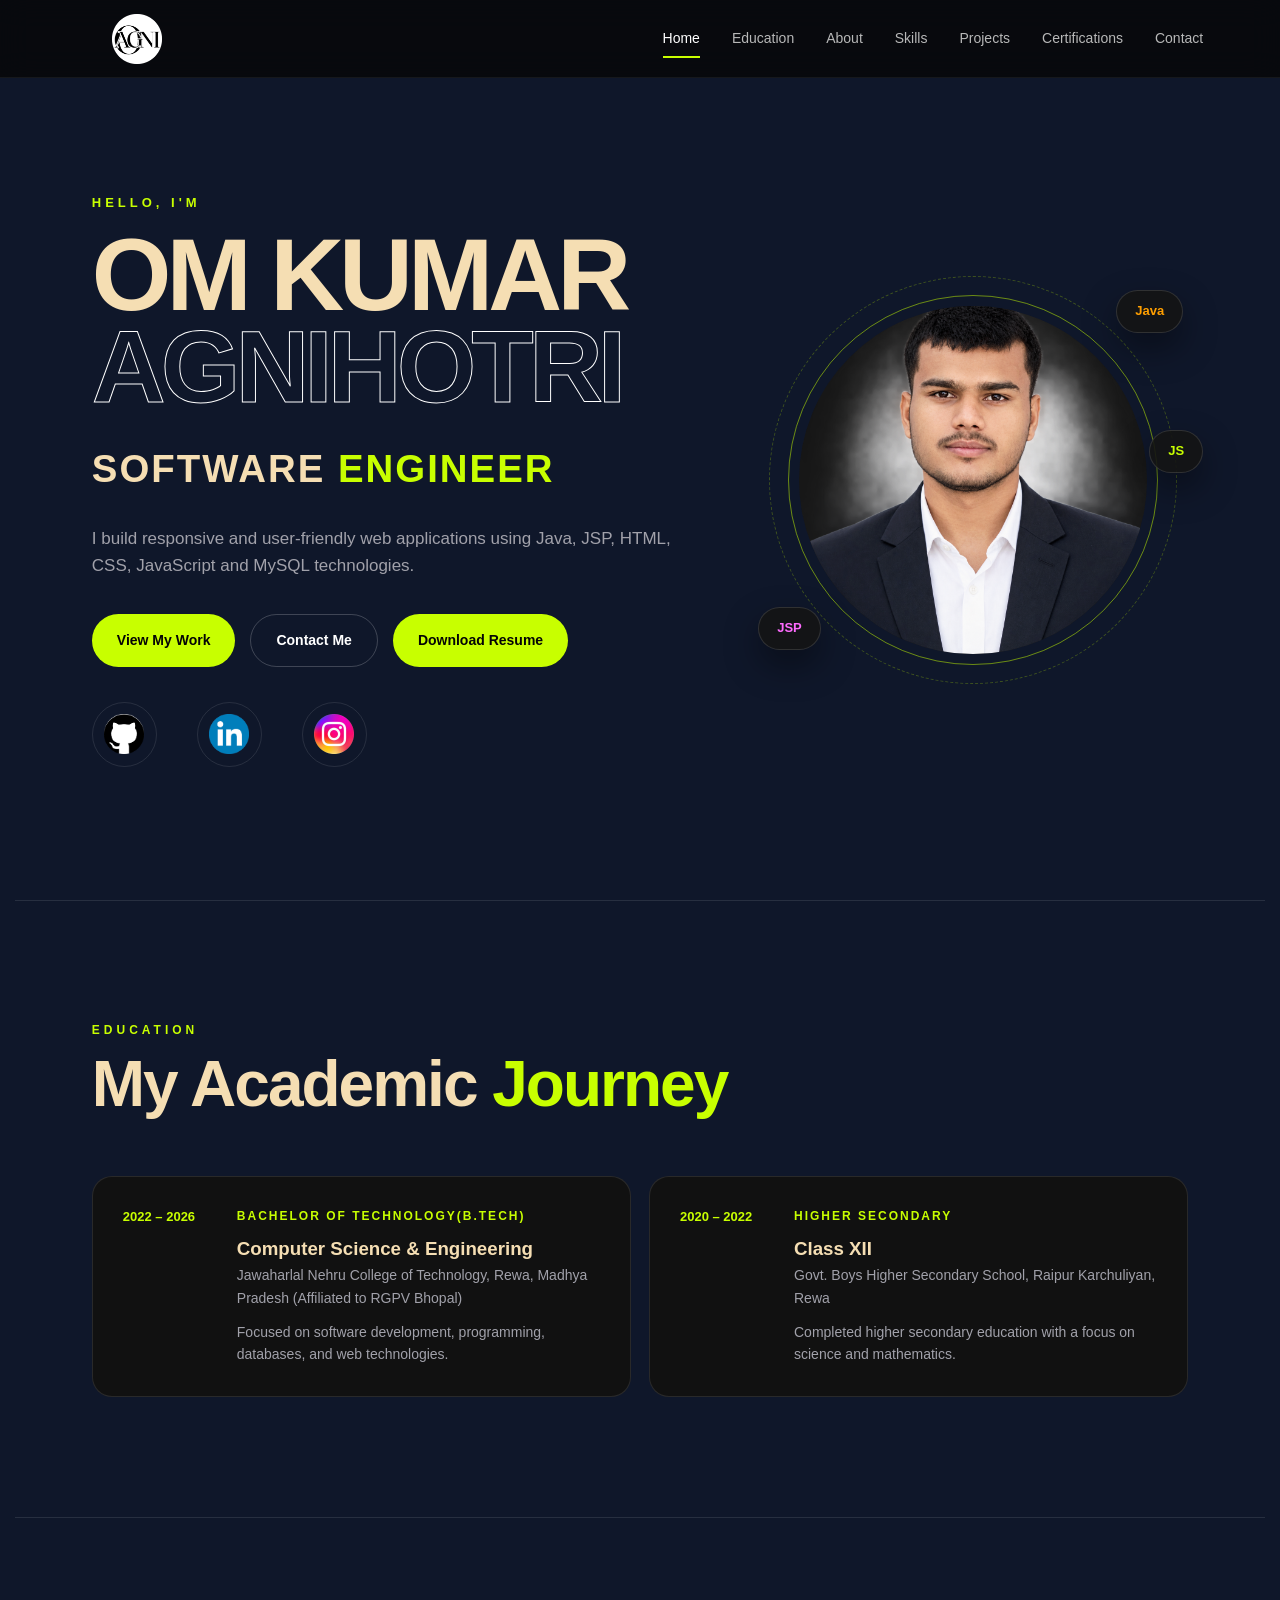
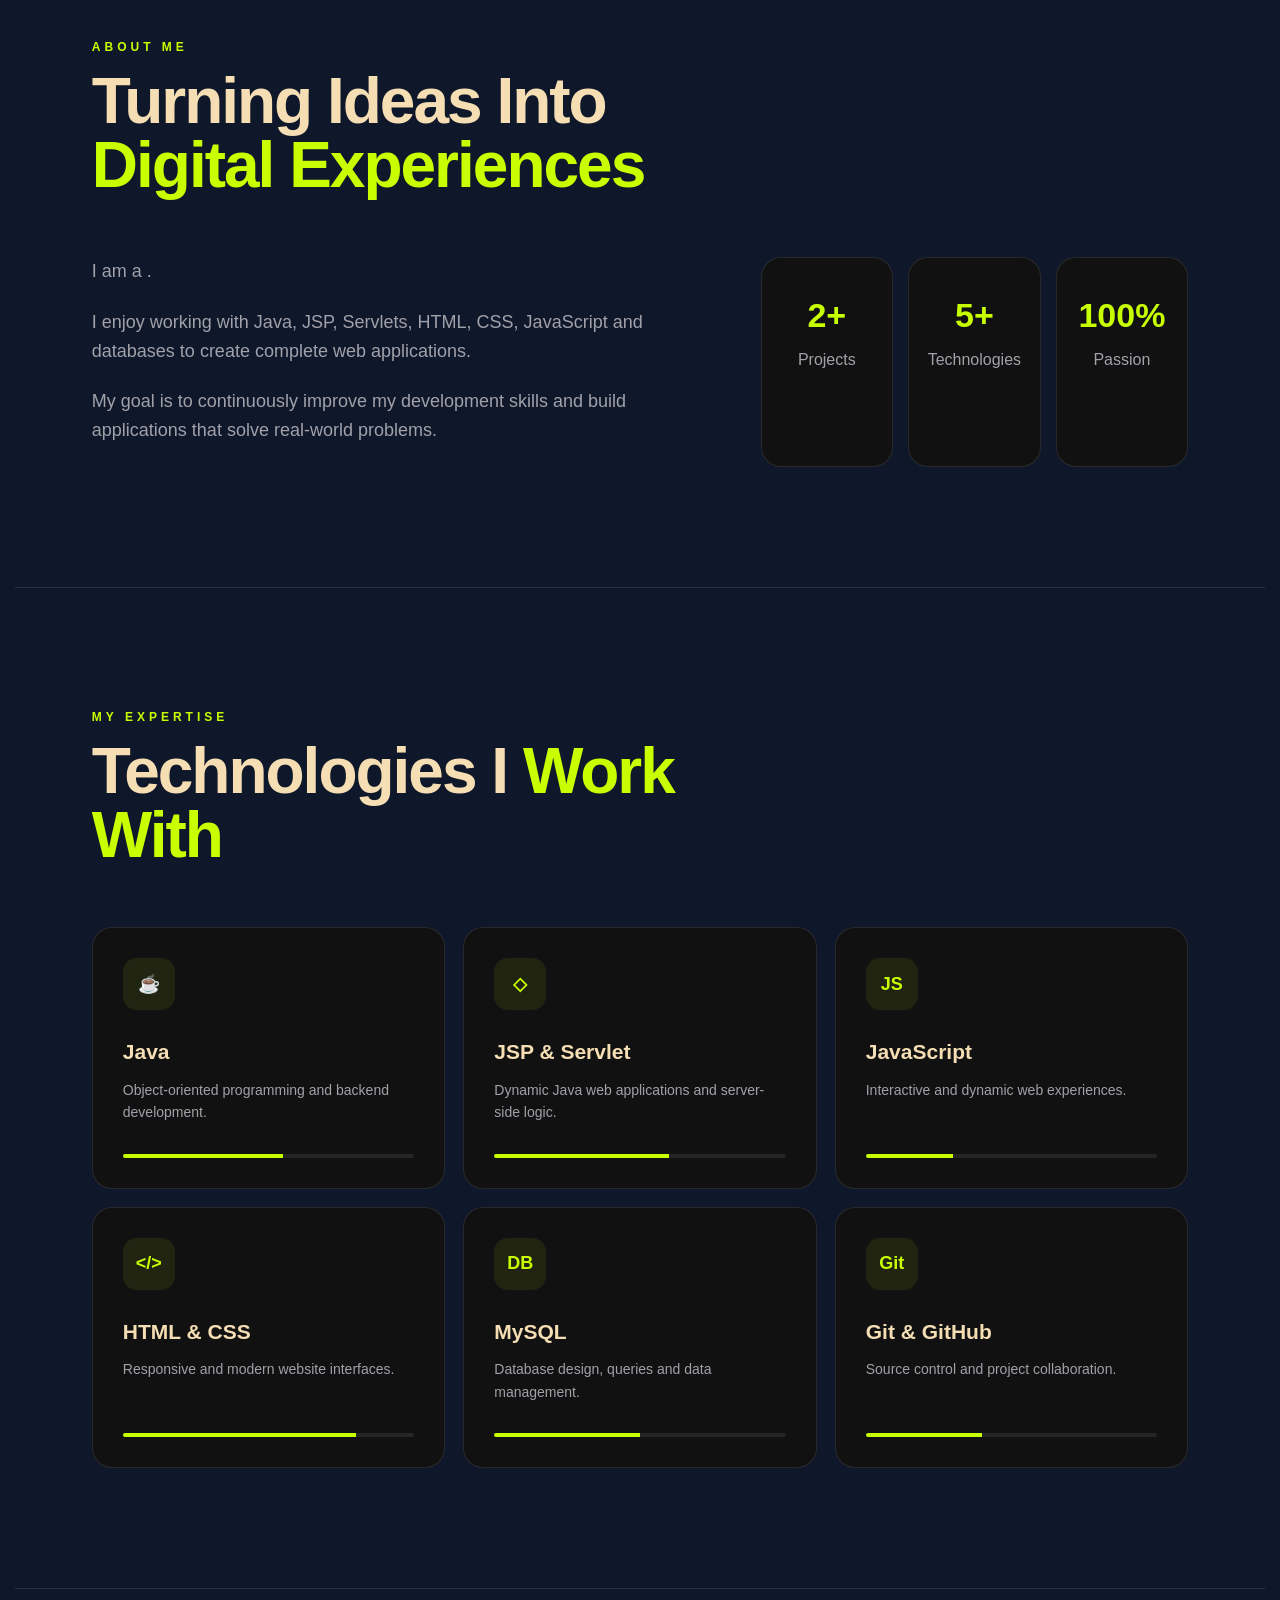
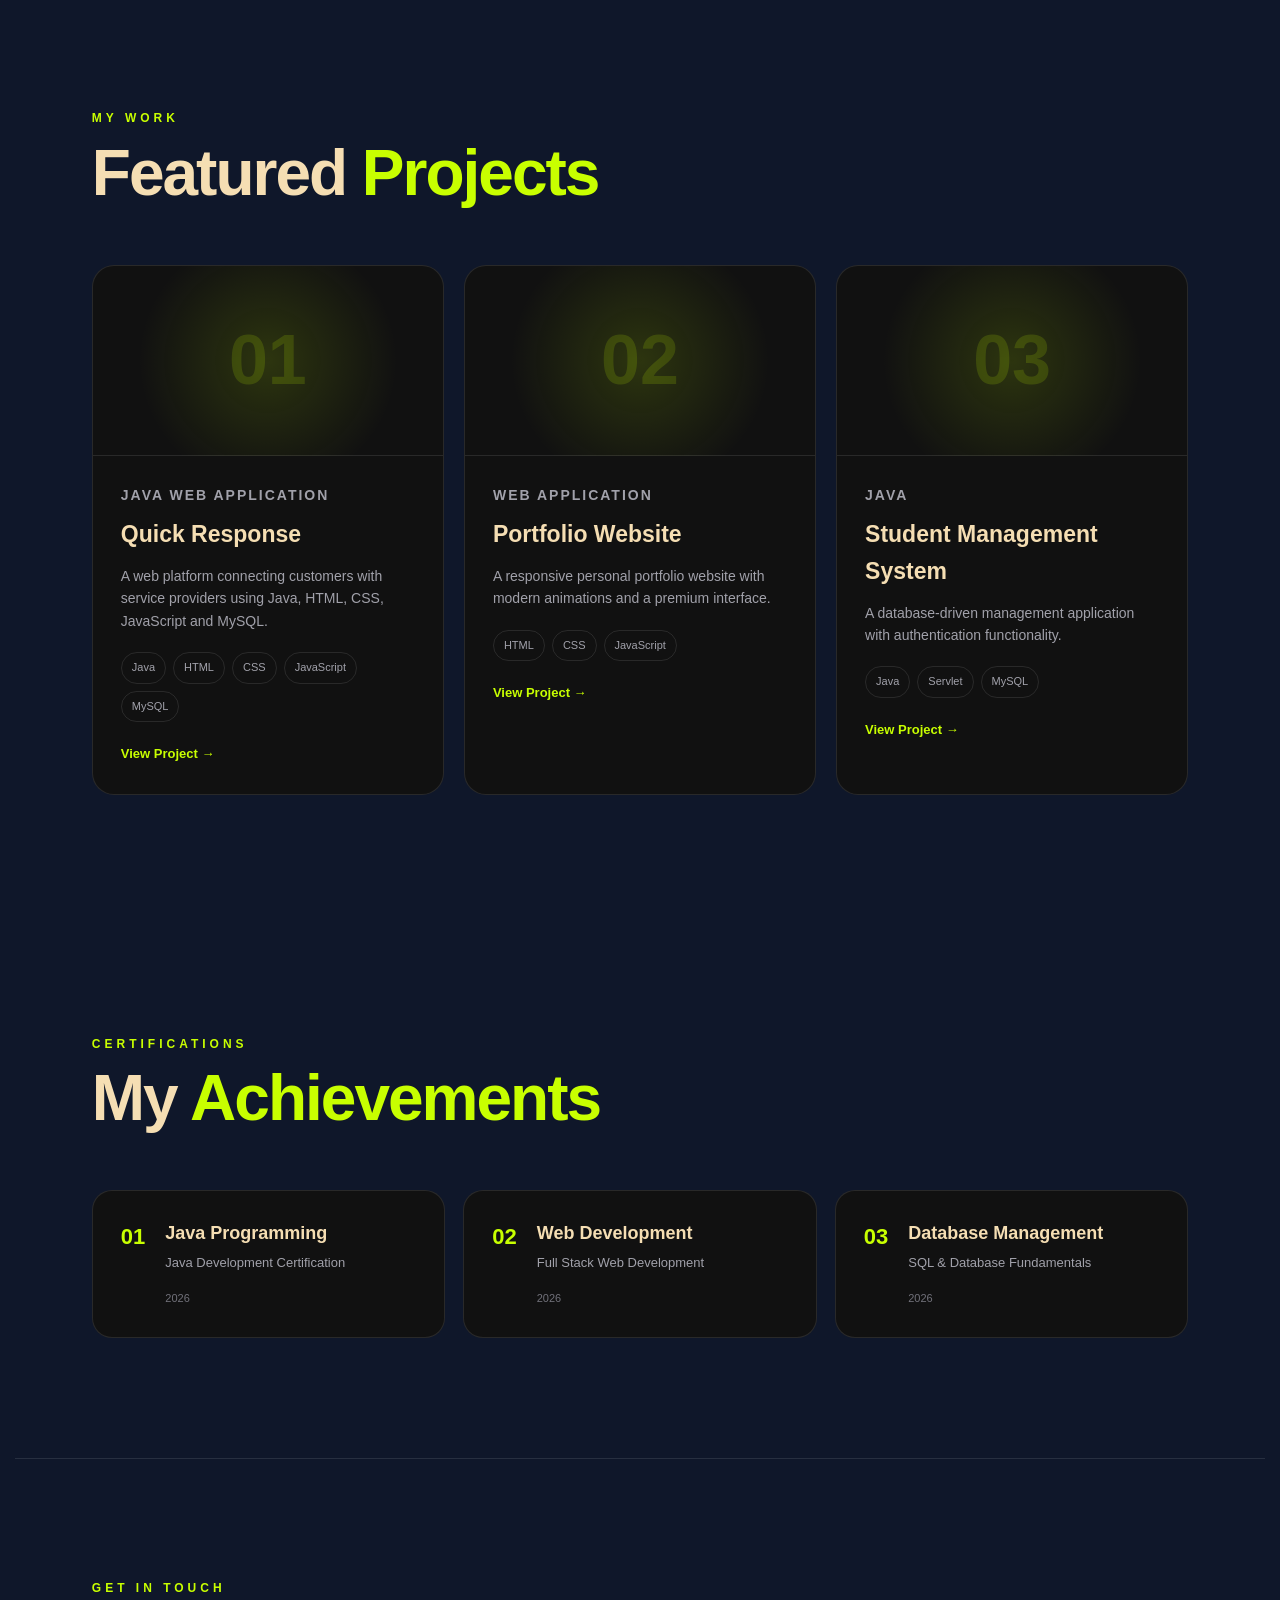
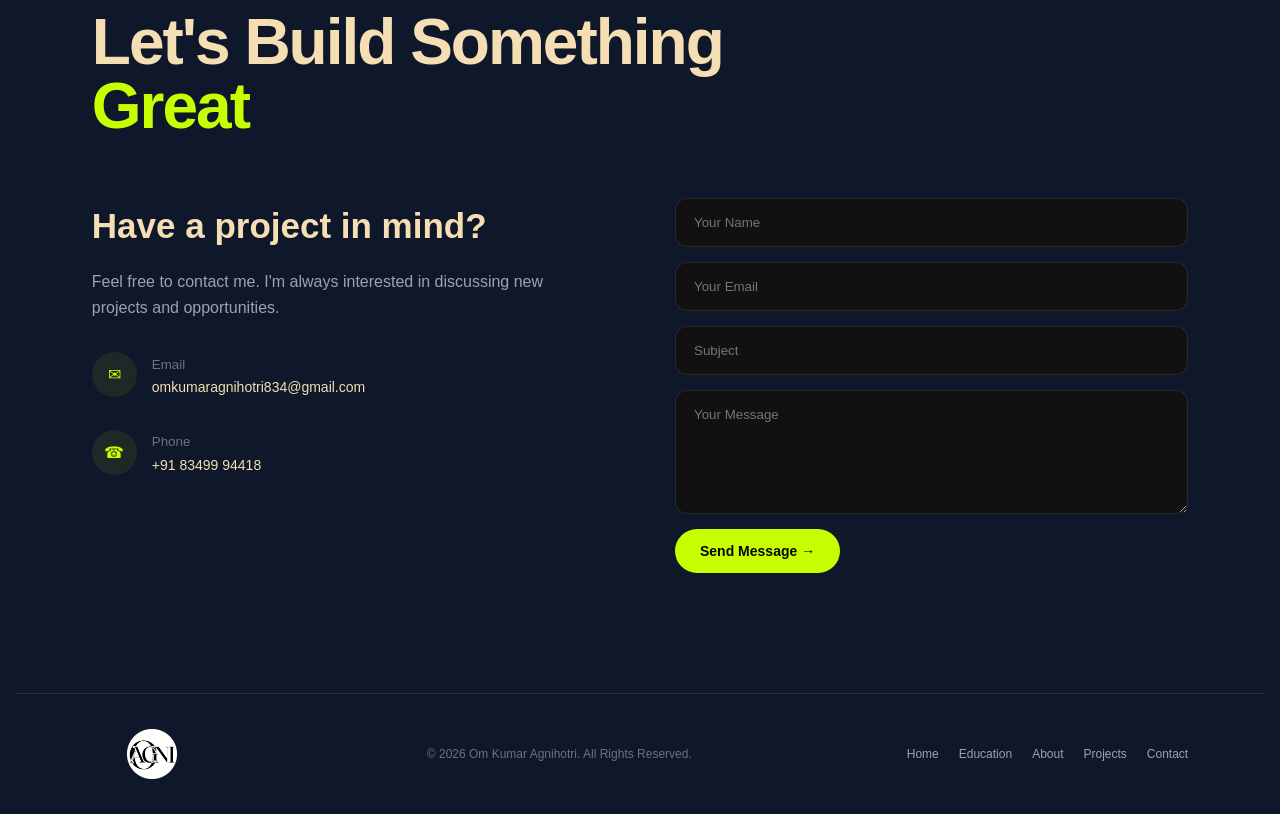
==== index.html @ 36a65b2f "Fix GitHub Pages structure" ====
<!DOCTYPE html>
<html lang="en">

<head>

    <meta charset="UTF-8">

    <meta name="viewport"
          content="width=device-width, initial-scale=1.0">

    <title>Om Kumar Agnihotri | Software Engineer</title>

    <link rel="stylesheet" href="/css/index.css">

</head>


<body>


<!-- ================= NAVBAR ================= -->

<header class="navbar">

    <a href="#home" class="logo">
        <img src="/images/logo.png" alt="AGNI">
    </a>


    <nav id="navMenu">

        <a href="#home" class="nav-link active">
            Home
        </a>

        <a href="#education" class="nav-link">
            Education
        </a>

        <a href="#about" class="nav-link">
            About
        </a>

        <a href="#skills" class="nav-link">
            Skills
        </a>

        <a href="#projects" class="nav-link">
            Projects
        </a>

        <a href="#certifications" class="nav-link">
            Certifications
        </a>

        <a href="#contact" class="nav-link">
            Contact
        </a>

    </nav>


    <button class="menu-btn" id="menuBtn">
        ☰
    </button>

</header>



<!-- ================= HERO ================= -->

<section id="home" class="hero">


    <div class="hero-content">

        <p class="small-title">
            HELLO, I'M
        </p>


        <h1>
            OM KUMAR <span>AGNIHOTRI</span>
        </h1>


        <h2>
            SOFTWARE <span>ENGINEER</span>
        </h2>


        <p class="hero-description">

            I build responsive and user-friendly
            web applications using Java, JSP, HTML, CSS, JavaScript 
            and MySQL technologies.

        </p>


        <div class="hero-buttons">

            <a href="#projects"
               class="btn primary-btn">

                View My Work

            </a>


            <a href="#contact"
               class="btn secondary-btn">

                Contact Me

            </a>

            <a href="/images/Resume.OmKumarAgnihotri.pdf" class="btn primary-btn">

                Download Resume


            </a>

        </div>


        <div class="social-links">

            <a href="https://github.com/omagnihotri78" title="GitHub">
                <img src="/images/git1.png" alt="GitHub">
            </a>

            <a href="https://www.linkedin.com/in/om-kumar-agnihotri-b7348a3b1" title="LinkedIn">
                <img src="/images/in1.png" alt="LinkedIn">

            </a>

            <a href="https://www.instagram.com/agniom234?stkn=MW96NjRpbTRnZDlxZA==" title="Instagram">
                <img src="/images/insta1.png" alt="Instagram">

            </a>

        </div>

    </div>



    <!-- HERO IMAGE -->

    <div class="hero-image">

        <div class="image-ring">

            <img src="/images/aiLogo.png"
                 alt="Om Kumar Agnihotri">

        </div>


        <div class="floating-card card-one">
            Java
        </div>


        <div class="floating-card card-two">
            JSP
        </div>


        <div class="floating-card card-three">
            JS
        </div>

    </div>

</section>


<!-- ================= EDUCATION ================= -->

<section id="education" class="section education-section">

    <div class="section-heading">
        <p>EDUCATION</p>

        <h2>
            My Academic
            <span>Journey</span>
        </h2>
    </div>

    <div class="education-grid">

        <article class="education-card">
            <div class="education-year">2022 – 2026</div>

            <div>
                <p class="education-type">BACHELOR OF TECHNOLOGY(B.TECH)</p>
                <h3>Computer Science & Engineering</h3>
                <p class="education-institute">
                    Jawaharlal Nehru College of Technology, Rewa, Madhya Pradesh (Affiliated to RGPV Bhopal)
                </p>
                <p class="education-description">
                    Focused on software development, programming,
                    databases, and web technologies.
                </p>
            </div>
        </article>

        <article class="education-card">
            <div class="education-year">2020 – 2022</div>

            <div>
                <p class="education-type">HIGHER SECONDARY</p>
                <h3>Class XII</h3>
                <p class="education-institute">
                    Govt. Boys Higher Secondary School, Raipur Karchuliyan, Rewa
                </p>
                <p class="education-description">
                    Completed higher secondary education with a
                    focus on science and mathematics.
                </p>
            </div>
        </article>

    </div>

</section>


<!-- ================= ABOUT ================= -->

<section id="about"
         class="section about-section">


    <div class="section-heading">

        <p>ABOUT ME</p>

        <h2>

            Turning Ideas Into
            <span>Digital Experiences</span>

        </h2>

    </div>



    <div class="about-container">


        <div class="about-text">

            <p>

                I am a .

            </p>


            <p>

                I enjoy working with Java, JSP, Servlets,
                HTML, CSS, JavaScript and databases to
                create complete web applications.

            </p>


            <p>

                My goal is to continuously improve my
                development skills and build applications
                that solve real-world problems.

            </p>

        </div>



        <div class="about-stats">


            <div class="stat-card">

                <h3>2+</h3>

                <p>Projects</p>

            </div>


            <div class="stat-card">

                <h3>5+</h3>

                <p>Technologies</p>

            </div>


            <div class="stat-card">

                <h3>100%</h3>

                <p>Passion</p>

            </div>


        </div>

    </div>

</section>



<!-- ================= SKILLS ================= -->

<section id="skills"
         class="section skills-section">


    <div class="section-heading">

        <p>MY EXPERTISE</p>

        <h2>

            Technologies I
            <span>Work With</span>

        </h2>

    </div>



    <div class="skills-grid">


        <div class="skill-card">

            <div class="skill-icon">
                ☕
            </div>

            <h3>Java</h3>

            <p>
                Object-oriented programming and
                backend development.
            </p>

            <div class="skill-bar">
                <span style="width:55%"></span>
            </div>

        </div>



        <div class="skill-card">

            <div class="skill-icon">
                ◇
            </div>

            <h3>JSP & Servlet</h3>

            <p>
                Dynamic Java web applications
                and server-side logic.
            </p>

            <div class="skill-bar">
                <span style="width:60%"></span>
            </div>

        </div>



        <div class="skill-card">

            <div class="skill-icon">
                JS
            </div>

            <h3>JavaScript</h3>

            <p>
                Interactive and dynamic web
                experiences.
            </p>

            <div class="skill-bar">
                <span style="width:30%"></span>
            </div>

        </div>



        <div class="skill-card">

            <div class="skill-icon">
                &lt;/&gt;
            </div>

            <h3>HTML & CSS</h3>

            <p>
                Responsive and modern website
                interfaces.
            </p>

            <div class="skill-bar">
                <span style="width:80%"></span>
            </div>

        </div>



        <div class="skill-card">

            <div class="skill-icon">
                DB
            </div>

            <h3>MySQL</h3>

            <p>
                Database design, queries and
                data management.
            </p>

            <div class="skill-bar">
                <span style="width:50%"></span>
            </div>

        </div>



        <div class="skill-card">

            <div class="skill-icon">
                Git
            </div>

            <h3>Git & GitHub</h3>

            <p>
                Source control and project
                collaboration.
            </p>

            <div class="skill-bar">
                <span style="width:40%"></span>
            </div>

        </div>


    </div>

</section>



<!-- ================= PROJECTS ================= -->

<section id="projects"
         class="section projects-section">


    <div class="section-heading">

        <p>MY WORK</p>

        <h2>

            Featured
            <span>Projects</span>

        </h2>

    </div>



    <div class="projects-grid">


        <div class="project-card">

            <div class="project-image">
                <span>01</span>
            </div>

            <div class="project-content">

                <p class="project-category">
                    JAVA WEB APPLICATION
                </p>

                <h3>
                    Quick Response
                </h3>

                <p>

                    A web platform connecting customers
                    with service providers using Java,
                    HTML, CSS, JavaScript and MySQL.

                </p>


                <div class="project-tech">

                    <span>Java</span>
                    <span>HTML</span>
                    <span>CSS</span>
                    <span>JavaScript</span>
                    <span>MySQL</span>

                </div>


                <a href="#"
                   class="project-link">

                    View Project →

                </a>

            </div>

        </div>



        <div class="project-card">

            <div class="project-image">
                <span>02</span>
            </div>

            <div class="project-content">

                <p class="project-category">
                    WEB APPLICATION
                </p>

                <h3>
                    Portfolio Website
                </h3>

                <p>

                    A responsive personal portfolio
                    website with modern animations
                    and a premium interface.

                </p>


                <div class="project-tech">

                    <span>HTML</span>
                    <span>CSS</span>
                    <span>JavaScript</span>

                </div>


                <a href="#"
                   class="project-link">

                    View Project →

                </a>

            </div>

        </div>



        <div class="project-card">

            <div class="project-image">
                <span>03</span>
            </div>

            <div class="project-content">

                <p class="project-category">
                    JAVA
                </p>

                <h3>
                     Student Management System
                </h3>

                <p>

                    A database-driven management
                    application with authentication
                    functionality.

                </p>


                <div class="project-tech">

                    <span>Java</span>
                    <span>Servlet</span>
                    <span>MySQL</span>

                </div>


                <a href="#"
                   class="project-link">

                    View Project →

                </a>

            </div>

        </div>


    </div>

</section>



<!-- ================= CERTIFICATIONS ================= -->

<section id="certifications"
         class="section">


    <div class="section-heading">

        <p>CERTIFICATIONS</p>

        <h2>

            My
            <span>Achievements</span>

        </h2>

    </div>



    <div class="cert-grid">


        <div class="cert-card">

            <div class="cert-number">
                01
            </div>

            <div>

                <h3>
                    Java Programming
                </h3>

                <p>
                    Java Development Certification
                </p>

                <span>
                    2026
                </span>

            </div>

        </div>



        <div class="cert-card">

            <div class="cert-number">
                02
            </div>

            <div>

                <h3>
                    Web Development
                </h3>

                <p>
                    Full Stack Web Development
                </p>

                <span>
                    2026
                </span>

            </div>

        </div>



        <div class="cert-card">

            <div class="cert-number">
                03
            </div>

            <div>

                <h3>
                    Database Management
                </h3>

                <p>
                    SQL & Database Fundamentals
                </p>

                <span>
                    2026
                </span>

            </div>

        </div>


    </div>

</section>



<!-- ================= CONTACT ================= -->

<section id="contact"
         class="section contact-section">


    <div class="section-heading">

        <p>GET IN TOUCH</p>

        <h2>

            Let's Build Something
            <span>Great</span>

        </h2>

    </div>



    <div class="contact-container">


        <div class="contact-info">

            <h3>
                Have a project in mind?
            </h3>

            <p>

                Feel free to contact me. I'm always
                interested in discussing new projects
                and opportunities.

            </p>


            <div class="contact-item">

                <span>✉</span>

                <div>

                    <small>Email</small>

                    <p>
                        <a href="https://mailto:omkumaragnihotri834@gmail.com" target="_blank">
                        omkumaragnihotri834@gmail.com
                        </a>
                    </p>

                </div>

            </div>


            <div class="contact-item">

                <span>☎</span>

                <div>

                    <small>Phone</small>

                    <p>
                        +91 83499 94418
                    </p>

                </div>

            </div>

        </div>



        <form class="contact-form"
              id="contactForm">


            <input type="text"
                   placeholder="Your Name"
                   required>


            <input type="email"
                   placeholder="Your Email"
                   required>


            <input type="text"
                   placeholder="Subject"
                   required>


            <textarea rows="6"
                      placeholder="Your Message"
                      required></textarea>


            <button type="submit"
                    class="btn primary-btn">

                Send Message →

            </button>


        </form>

    </div>

</section>



<!-- ================= FOOTER ================= -->

<footer>

    <div class="footer-logo">
            <img src="/images/logo.png" alt="AGNI">
    </div>


    <p>
        © 2026 Om Kumar Agnihotri. All Rights Reserved.
    </p>


    <div class="footer-links">

        <a href="#home">
            Home
        </a>

        <a href="#education">
            Education
        </a>

        <a href="#about">
            About
        </a>

        <a href="#projects">
            Projects
        </a>

        <a href="#contact">
            Contact
        </a>

    </div>

</footer>



<script src="../js/index.js"></script>

</body>

</html>
---- css/index.css ----
/* =========================================================
   RESET
========================================================= */

* {
    margin: 0;
    padding: 0;
    box-sizing: border-box;
}

html {
    scroll-behavior: smooth;
}

body {
    font-family: Arial, Helvetica, sans-serif;
    background: #0f172a;
    color: wheat;
    line-height: 1.6;
    overflow-x: hidden;
}

a {
    text-decoration: none;
    color: inherit;
}

button,
input,
textarea {
    font-family: inherit;
}


/* =========================================================
   VARIABLES
========================================================= */

:root {
    --bg: #070707;
    --bg-light: #101010;
    --card: #111111;
    --card-hover: #171717;

    --white: #ffffff;
    --gray: #a1a1aa;
    --gray-dark: #71717a;

    --accent: #c8ff00;
    --border: rgba(255, 255, 255, 0.10);

    --max-width: 1250px;
}


/* =========================================================
   NAVBAR
========================================================= */

.navbar {
    position: fixed;
    top: 0;
    left: 0;

    width: 100%;
    height: 78px;

    display: flex;
    align-items: center;
    justify-content: space-between;

    padding: 0 6%;

    background: rgba(7, 7, 7, 0.80);

    backdrop-filter: blur(15px);

    border-bottom: 1px solid rgba(255,255,255,0.06);

    z-index: 1000;
}

.logo {
    display: flex;
    align-items: center;
    text-decoration: none;
}

.logo img {
    width: 120px;
    height: 50px;
    display: block;
    object-fit: contain;
}

.navbar nav {
    display: flex;
    gap: 32px;
}

.nav-link {
    position: relative;

    color: #b8b8b8;

    font-size: 14px;
    font-weight: 500;

    transition: 0.3s;
}

.nav-link:hover,
.nav-link.active {
    color: var(--white);
}

.nav-link.active::after {
    content: "";

    position: absolute;

    left: 0;
    bottom: -8px;

    width: 100%;
    height: 2px;

    background: var(--accent);
}

.menu-btn {
    display: none;

    border: 0;
    background: transparent;

    color: white;

    font-size: 28px;

    cursor: pointer;
}


/* =========================================================
   HERO
========================================================= */

.hero {
    min-height: 100vh;

    max-width: var(--max-width);

    margin: auto;

    padding: 140px 6% 80px;

    display: flex;
    align-items: center;
    justify-content: space-between;

    gap: 70px;
}

.hero-content {
    flex: 1;
}

.small-title {
    color: var(--accent);

    font-size: 13px;
    font-weight: 700;

    letter-spacing: 4px;

    margin-bottom: 15px;
}

.hero h1 {
    font-size: clamp(55px, 8vw, 110px);

    line-height: 0.9;

    letter-spacing: -5px;

    font-weight: 800;
}

.hero h1 span {
    color: transparent;

    -webkit-text-stroke: 1px #ffffff;
}

.hero h2 {
    margin-top: 25px;

    font-size: clamp(22px, 3vw, 40px);

    letter-spacing: 2px;
}

.hero h2 span {
    color: var(--accent);
}

.hero-description {
    max-width: 580px;

    margin-top: 25px;

    color: var(--gray);

    font-size: 17px;
}

.hero-buttons {
    display: flex;

    gap: 15px;

    margin-top: 35px;
}

.btn {
    display: inline-flex;

    align-items: center;
    justify-content: center;

    padding: 14px 25px;

    border-radius: 50px;

    font-size: 14px;
    font-weight: 700;

    transition: 0.3s;

    cursor: pointer;
}

.primary-btn {
    color: #050505;

    background: var(--accent);
}

.primary-btn:hover {
    transform: translateY(-3px);

    box-shadow: 0 12px 30px rgba(200,255,0,0.20);
}

.secondary-btn {
    color: white;

    border: 1px solid rgba(255,255,255,0.20);
}

.secondary-btn:hover {
    border-color: var(--accent);

    color: var(--accent);
}

.social-links {
    display: flex;

    gap: 40px;

    margin-top: 35px;
}

.social-links a {
    width: 65px;
    height: 65px;

    display: flex;

    align-items: center;
    justify-content: center;

    border: 1px solid var(--border);

    border-radius: 50%;

    color: var(--gray);

    font-size: 12px;
    font-weight: 700;

    transition: 0.3s;
}

.social-links img {
    width: 40px;
    height: 40px;
    object-fit: contain;
}

.social-links a:hover {
    color: #000;

    background: var(--accent);

    border-color: var(--accent);

    transform: translateY(-3px);
}


/* =========================================================
   HERO IMAGE
========================================================= */

.hero-image {
    width: 430px;
    height: 500px;

    position: relative;

    display: flex;

    align-items: center;
    justify-content: center;
}

.image-ring {
    width: 370px;
    height: 370px;

    border-radius: 50%;

    padding: 10px;

    border: 1px solid rgba(200,255,0,0.5);

    position: relative;
}

.image-ring::before {
    content: "";

    position: absolute;

    inset: -20px;

    border: 1px dashed rgba(200,255,0,0.25);

    border-radius: 50%;

    animation: rotate 18s linear infinite;
}

.image-ring img {
    width: 100%;
    height: 100%;

    object-fit: cover;

    border-radius: 50%;

    display: block;

    background: #171717;
}

.floating-card {
    position: absolute;

    padding: 10px 18px;

    background: rgba(20,20,20,0.9);

    border: 1px solid rgba(255,255,255,0.12);

    border-radius: 50px;

    font-size: 13px;
    font-weight: 700;

    box-shadow: 0 15px 35px rgba(0,0,0,0.4);
}

.card-one {
    top: 60px;
    right: 5px;

    color: #ff9f00;
}

.card-two {
    bottom: 80px;
    left: 0;

    color: #ff6bff;
}

.card-three {
    top: 200px;
    right: -15px;

    color: var(--accent);
}

@keyframes rotate {
    from {
        transform: rotate(0);
    }

    to {
        transform: rotate(360deg);
    }
}


/* =========================================================
   SECTION
========================================================= */

.section {
    max-width: var(--max-width);

    margin: auto;

    padding: 120px 6%;
}

.section-heading {
    margin-bottom: 60px;
}

.section-heading p {
    color: var(--accent);

    font-size: 12px;

    font-weight: 700;

    letter-spacing: 4px;

    margin-bottom: 12px;
}

.section-heading h2 {
    max-width: 700px;

    font-size: clamp(38px, 5vw, 65px);

    line-height: 1;

    letter-spacing: -2px;
}

.section-heading h2 span {
    color: var(--accent);
}

/* =========================================================
   EDUCATION
========================================================= */

.education-section {
    border-top: 1px solid var(--border);
}

.education-grid {
    display: grid;
    grid-template-columns: repeat(2, 1fr);
    gap: 18px;
}

.education-card {
    display: flex;
    gap: 24px;
    padding: 30px;
    background: var(--card);
    border: 1px solid var(--border);
    border-radius: 20px;
    transition: 0.3s;
}

.education-card:hover {
    transform: translateY(-6px);
    background: var(--card-hover);
    border-color: rgba(200, 255, 0, 0.35);
}

.education-year {
    min-width: 90px;
    color: var(--accent);
    font-size: 13px;
    font-weight: 700;
}

.education-type {
    color: var(--accent);
    font-size: 12px;
    font-weight: 700;
    letter-spacing: 2px;
    margin-bottom: 8px;

}

.education-card h4 {
    font-size: 15px;
    margin-bottom: 5px;
}

.education-institute,
.education-description {
    color: var(--gray);
    font-size: 14px;
}

.education-description {
    margin-top: 12px;
}

/* =========================================================
   ABOUT
========================================================= */

.about-section {
    border-top: 1px solid var(--border);
}

.about-container {
    display: grid;

    grid-template-columns: 1.4fr 1fr;

    gap: 70px;
}

.about-text p {
    color: var(--gray);

    font-size: 18px;

    margin-bottom: 22px;
}

.about-stats {
    display: grid;

    grid-template-columns: repeat(3, 1fr);

    gap: 15px;
}

.stat-card {
    background: var(--card);

    border: 1px solid var(--border);

    border-radius: 20px;

    padding: 30px 15px;

    text-align: center;

    transition: 0.3s;
}

.stat-card:hover {
    transform: translateY(-7px);

    background: var(--card-hover);

    border-color: rgba(200,255,0,0.35);
}

.stat-card h3 {
    color: var(--accent);

    font-size: 34px;
}

.stat-card p {
    color: var(--gray);

    margin-top: 5px;
}

/* =========================================================
   SKILLS
========================================================= */

.skills-section {
    border-top: 1px solid var(--border);
}

.skills-grid {
    display: grid;

    grid-template-columns: repeat(3, 1fr);

    gap: 18px;
}

.skill-card {
    padding: 30px;

    background: var(--card);

    border: 1px solid var(--border);

    border-radius: 20px;

    transition: 0.35s;
}

.skill-card:hover {
    transform: translateY(-8px);

    background: var(--card-hover);

    border-color: rgba(200,255,0,0.35);
}

.skill-icon {
    width: 52px;
    height: 52px;

    display: flex;

    align-items: center;
    justify-content: center;

    margin-bottom: 25px;

    border-radius: 14px;

    background: rgba(200,255,0,0.08);

    color: var(--accent);

    font-size: 18px;
    font-weight: 800;
}

.skill-card h3 {
    font-size: 21px;

    margin-bottom: 10px;
}

.skill-card p {
    color: var(--gray);

    font-size: 14px;

    min-height: 50px;
}

.skill-bar {
    width: 100%;
    height: 4px;

    margin-top: 25px;

    background: #252525;

    border-radius: 20px;

    overflow: hidden;
}

.skill-bar span {
    display: block;

    height: 100%;

    background: var(--accent);
}


/* =========================================================
   PROJECTS
========================================================= */

.projects-section {
    border-top: 1px solid var(--border);
}

.projects-grid {
    display: grid;

    grid-template-columns: repeat(3, 1fr);

    gap: 20px;
}

.project-card {
    background: var(--card);

    border: 1px solid var(--border);

    border-radius: 22px;

    overflow: hidden;

    transition: 0.35s;
}

.project-card:hover {
    transform: translateY(-8px);

    border-color: rgba(200,255,0,0.35);
}

.project-image {
    height: 190px;

    display: flex;

    align-items: center;
    justify-content: center;

    background:
        radial-gradient(
            circle at center,
            rgba(200,255,0,0.15),
            transparent 65%
        );

    border-bottom: 1px solid var(--border);
}

.project-image span {
    color: var(--accent);

    font-size: 70px;

    font-weight: 800;

    opacity: 0.15;
}

.project-content {
    padding: 28px;
}

.project-category {
    color: var(--accent);

    font-size: 10px;

    font-weight: 700;

    letter-spacing: 2px;

    margin-bottom: 10px;
}

.project-content h3 {
    font-size: 23px;

    margin-bottom: 12px;
}

.project-content p {
    color: var(--gray);

    font-size: 14px;
}

.project-tech {
    display: flex;

    flex-wrap: wrap;

    gap: 7px;

    margin-top: 20px;
}

.project-tech span {
    padding: 6px 10px;

    border: 1px solid var(--border);

    border-radius: 20px;

    color: var(--gray);

    font-size: 11px;
}

.project-link {
    display: inline-block;

    margin-top: 22px;

    color: var(--accent);

    font-size: 13px;

    font-weight: 700;
}


/* =========================================================
   CERTIFICATIONS
========================================================= */

.cert-grid {
    display: grid;

    grid-template-columns: repeat(3, 1fr);

    gap: 18px;
}

.cert-card {
    display: flex;

    gap: 20px;

    padding: 28px;

    background: var(--card);

    border: 1px solid var(--border);

    border-radius: 20px;

    transition: 0.3s;
}

.cert-card:hover {
    transform: translateY(-6px);

    border-color: rgba(200,255,0,0.35);
}

.cert-number {
    color: var(--accent);

    font-size: 22px;

    font-weight: 800;
}

.cert-card h3 {
    font-size: 18px;
}

.cert-card p {
    color: var(--gray);

    font-size: 13px;

    margin: 5px 0 10px;
}

.cert-card span {
    color: var(--gray-dark);

    font-size: 11px;
}


/* =========================================================
   CONTACT
========================================================= */

.contact-section {
    border-top: 1px solid var(--border);
}

.contact-container {
    display: grid;

    grid-template-columns: 1fr 1fr;

    gap: 70px;
}

.contact-info h3 {
    font-size: 35px;

    margin-bottom: 15px;
}

.contact-info > p {
    color: var(--gray);

    max-width: 500px;
}

.contact-item {
    display: flex;

    align-items: center;

    gap: 15px;

    margin-top: 30px;
}

.contact-item > span {
    width: 45px;
    height: 45px;

    display: flex;

    align-items: center;
    justify-content: center;

    border-radius: 50%;

    background: rgba(200,255,0,0.08);

    color: var(--accent);
}

.contact-item small {
    color: var(--gray-dark);
}

.contact-item p {
    font-size: 14px;
}


/* =========================================================
   FORM
========================================================= */

.contact-form {
    display: flex;

    flex-direction: column;

    gap: 15px;
}

.contact-form input,
.contact-form textarea {
    width: 100%;

    padding: 16px 18px;

    background: #111111;

    border: 1px solid var(--border);

    border-radius: 12px;

    outline: none;

    color: white;

    resize: vertical;

    transition: 0.3s;
}

.contact-form input:focus,
.contact-form textarea:focus {
    border-color: var(--accent);

    box-shadow: 0 0 0 3px rgba(200,255,0,0.05);
}

.contact-form .btn {
    border: 0;

    align-self: flex-start;
}


/* =========================================================
   FOOTER
========================================================= */

footer {
    border-top: 1px solid var(--border);

    max-width: var(--max-width);

    margin: auto;

    padding: 35px 6%;

    display: flex;

    align-items: center;
    justify-content: space-between;

    gap: 20px;
}

.footer-logo {
    color: var(--accent);

    font-weight: 800;
}

.footer-logo img {
    width: 120px;
    height: 50px;
    display: block;
    object-fit: contain;
}

footer p {
    color: var(--gray-dark);

    font-size: 12px;
}

.footer-links {
    display: flex;

    gap: 20px;

    font-size: 12px;

    color: var(--gray);
}


/* =========================================================
   SCROLL ANIMATION
========================================================= */

.section,
.hero-content,
.hero-image {
    opacity: 1;

    transform: translateY(0);
}


/* =========================================================
   RESPONSIVE
========================================================= */

@media (max-width: 1000px) {

    .navbar nav {
        gap: 18px;
    }

    .hero {
        gap: 30px;
    }

    .hero-image {
        width: 350px;
    }

    .image-ring {
        width: 300px;
        height: 300px;
    }

    .skills-grid,
    .projects-grid,
    .cert-grid {
        grid-template-columns: repeat(2, 1fr);
    }

}


@media (max-width: 768px) {

    .navbar {
        height: 70px;
    }

    .menu-btn {
        display: block;
    }

    .navbar nav {
        position: absolute;

        top: 70px;
        left: 0;

        width: 100%;

        padding: 25px;

        display: none;

        flex-direction: column;

        gap: 22px;

        background: #090909;

        border-bottom: 1px solid var(--border);
    }

    .navbar nav.open {
        display: flex;
    }

    .hero {
        padding-top: 130px;

        flex-direction: column;

        text-align: center;
    }

    .hero-content {
        width: 100%;
    }

    .hero-description {
        margin-left: auto;
        margin-right: auto;
    }

    .hero-buttons {
        justify-content: center;
    }

    .social-links {
        justify-content: center;
    }

    .hero-image {
        width: 100%;

        height: 400px;
    }

    .about-container,
    .contact-container {
        grid-template-columns: 1fr;
    }

    .skills-grid,
    .projects-grid,
    .cert-grid {
        grid-template-columns: 1fr;
    }

    .about-stats {
        grid-template-columns: repeat(3, 1fr);
    }

    footer {
        flex-direction: column;

        text-align: center;
    }

}


@media (max-width: 480px) {

    .hero h1 {
        font-size: 58px;

        letter-spacing: -3px;
    }

    .hero h2 {
        font-size: 23px;
    }

    .hero-buttons {
        flex-direction: column;
    }

    .hero-buttons .btn {
        width: 100%;
    }

    .about-stats {
        gap: 8px;
    }

    .stat-card {
        padding: 20px 8px;
    }

    .stat-card h3 {
        font-size: 25px;
    }

    .stat-card p {
        font-size: 11px;
    }

    .image-ring {
        width: 260px;
        height: 260px;
    }

    .hero-image {
        height: 330px;
    }

    .floating-card {
        font-size: 11px;

        padding: 8px 13px;
    }

    .skills-grid,
    .projects-grid,
    .cert-grid,
    .education-grid {
        grid-template-columns: 1fr;
    }

    .education-card {
        flex-direction: column;
        gap: 12px;
    }
}
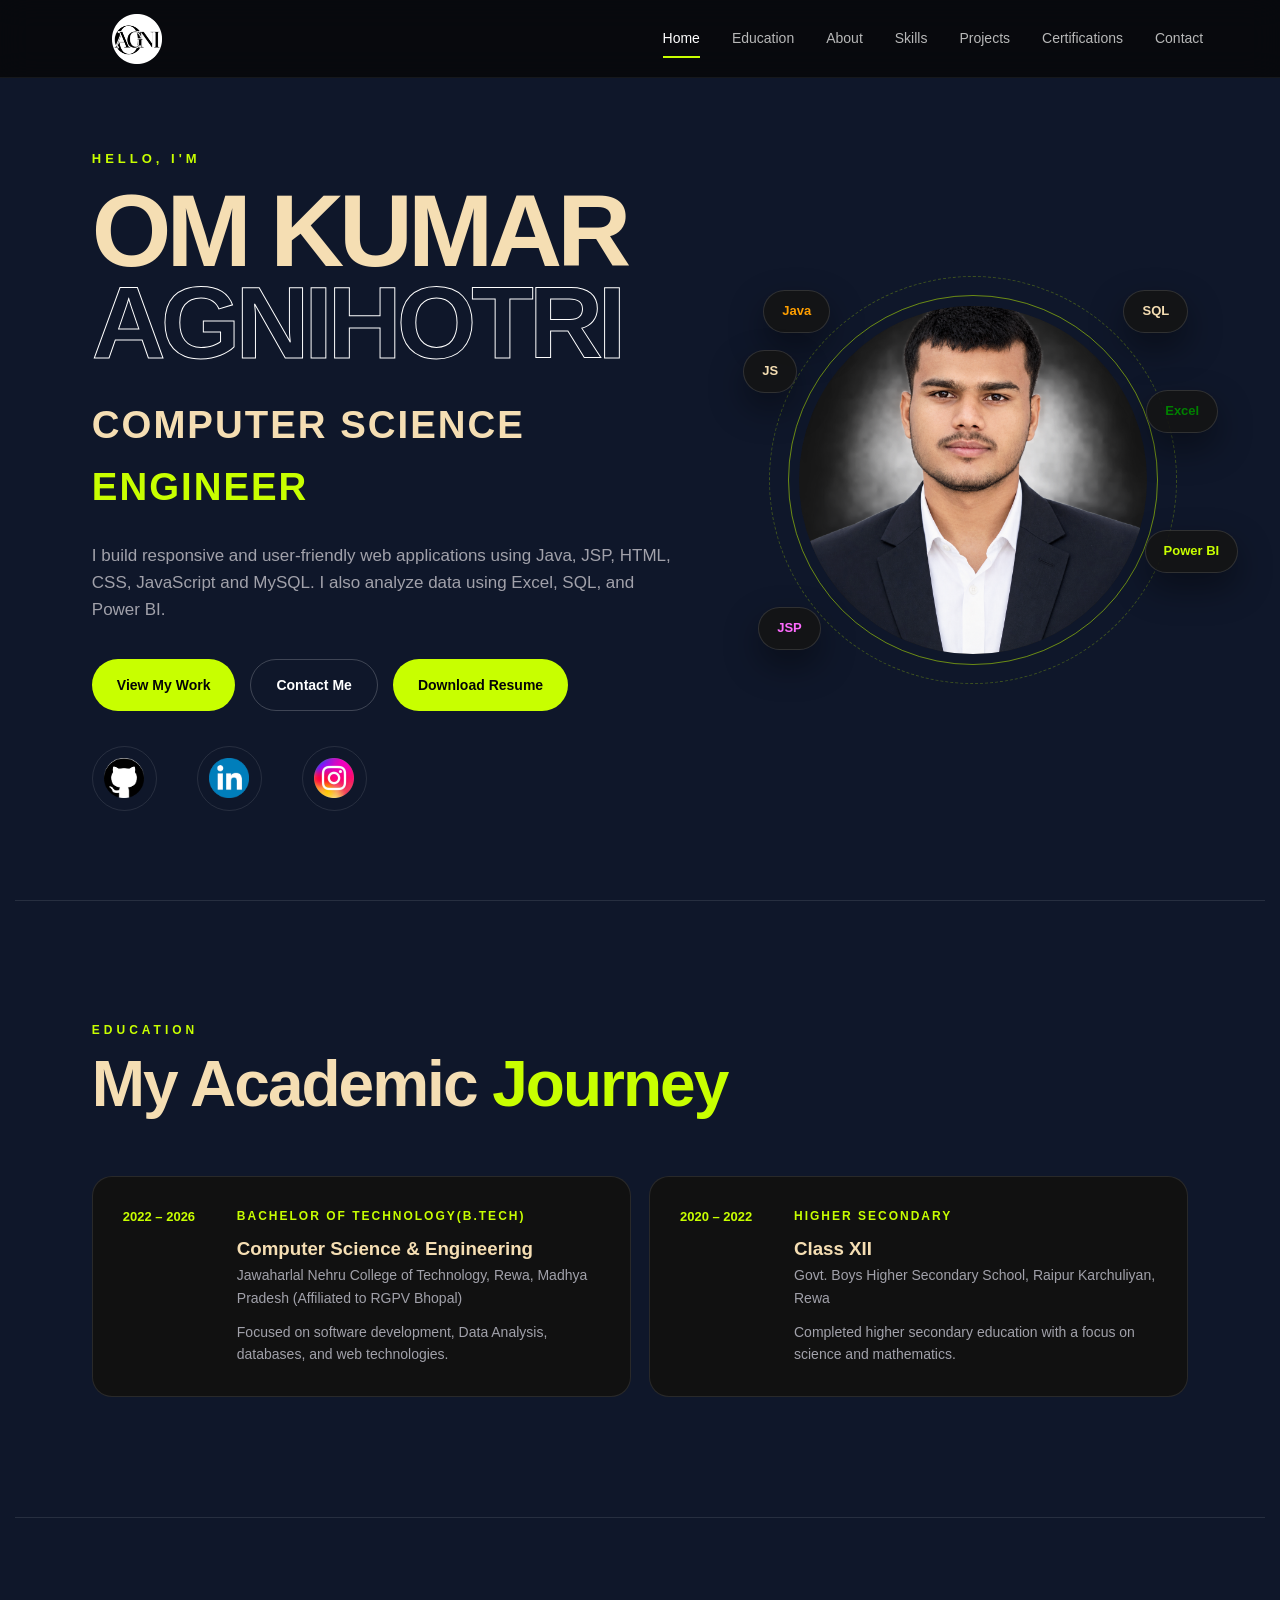
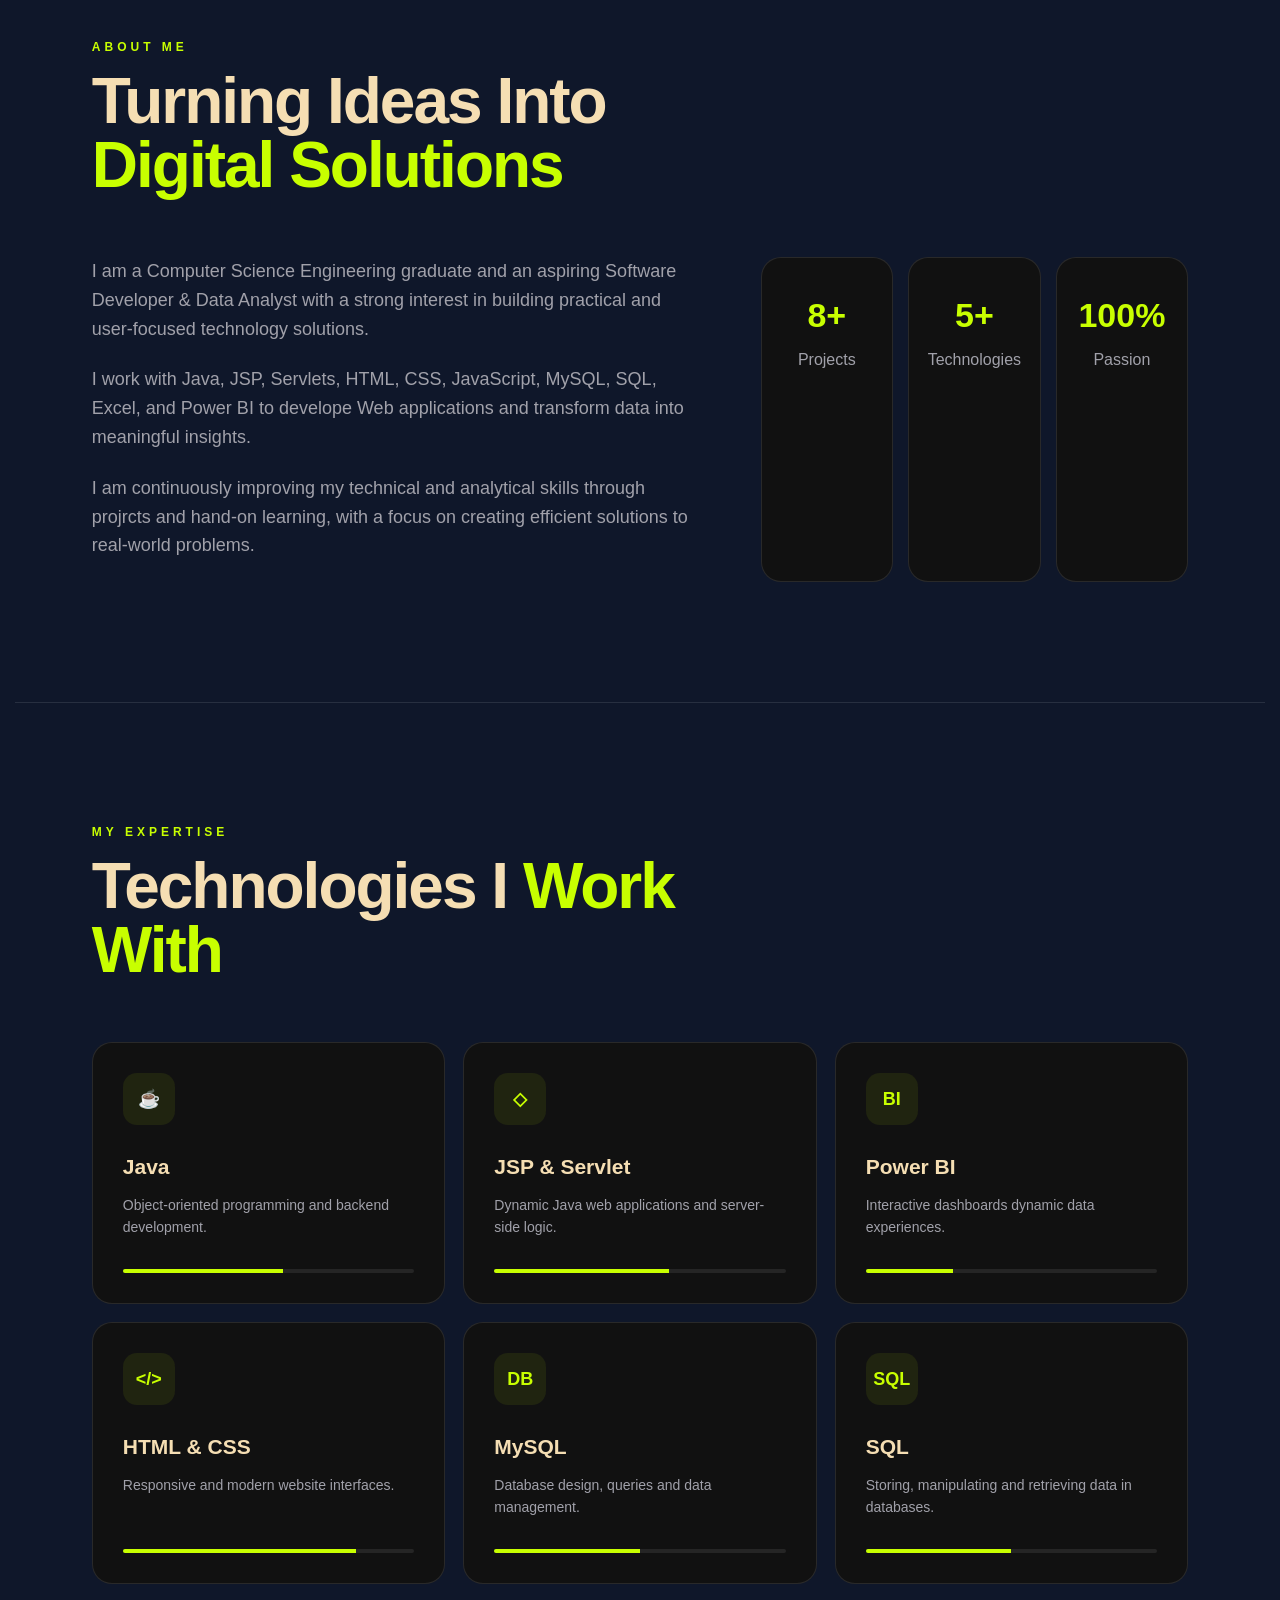
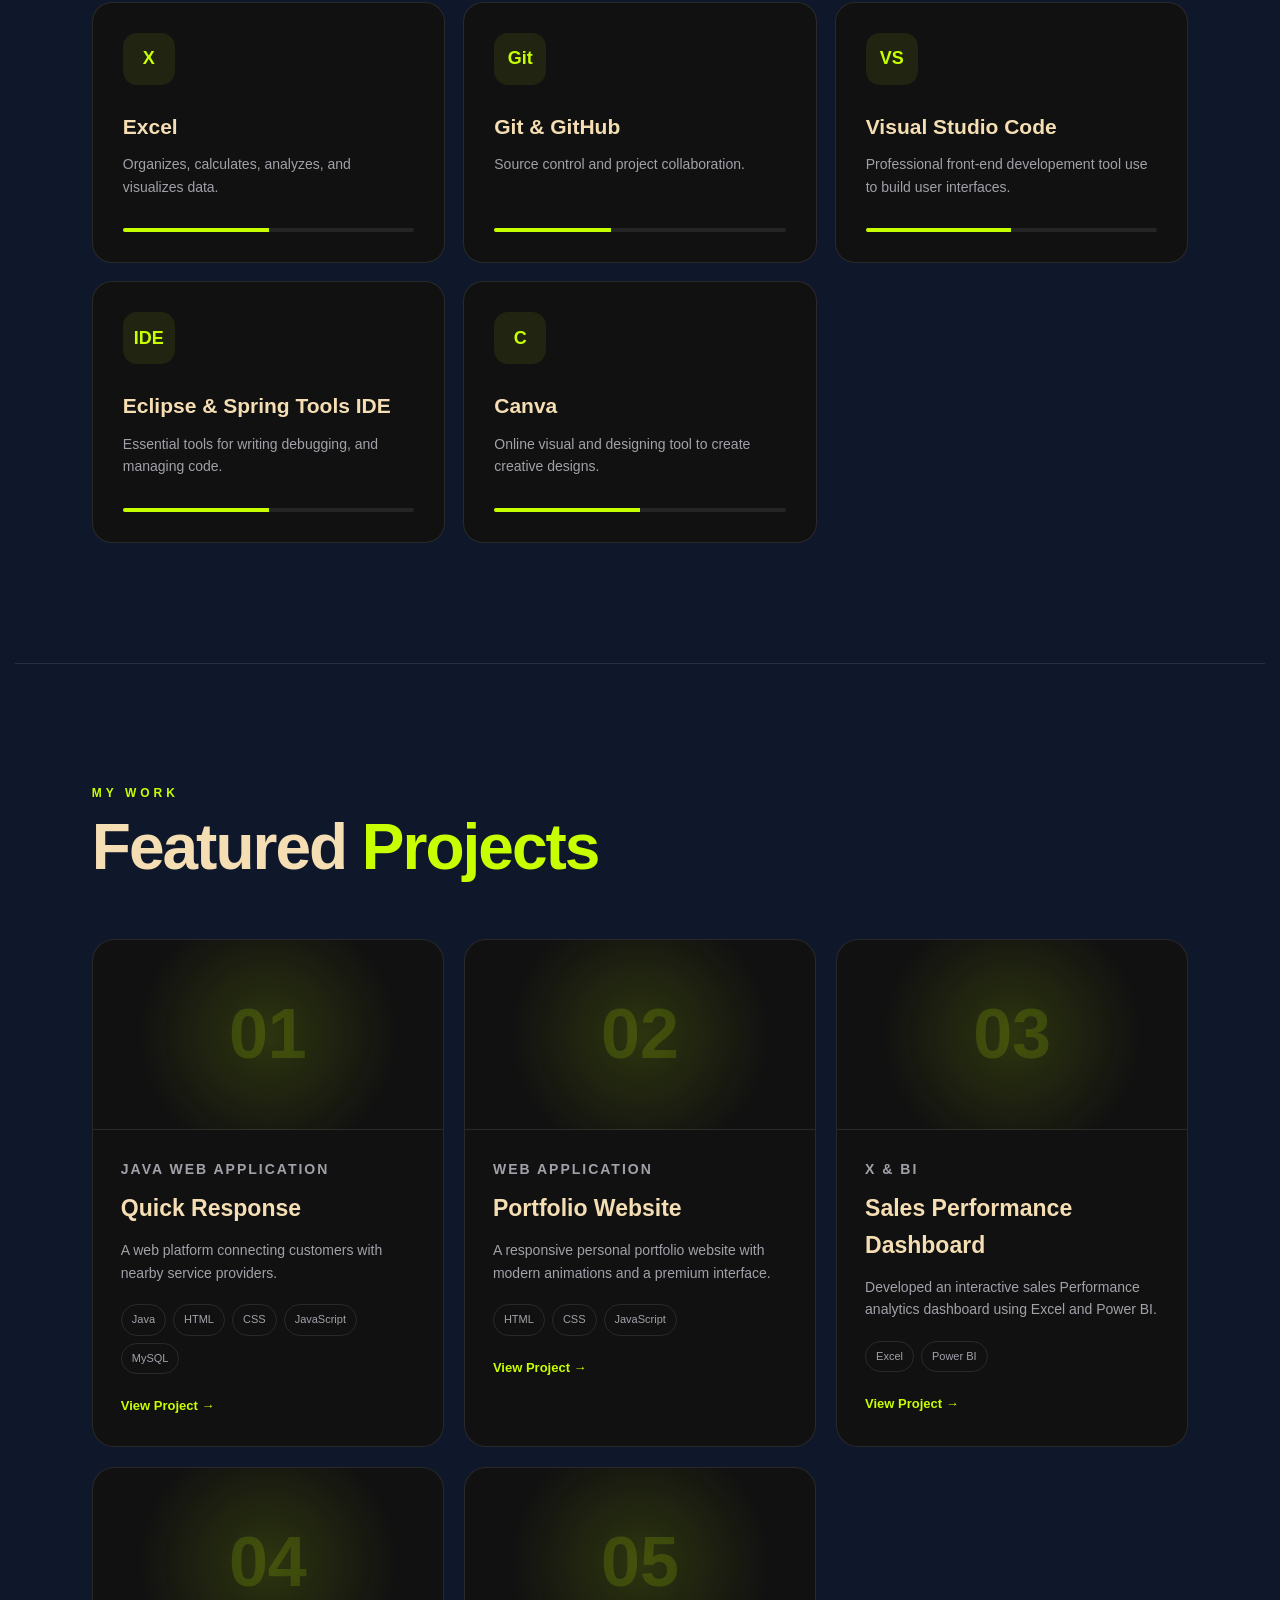
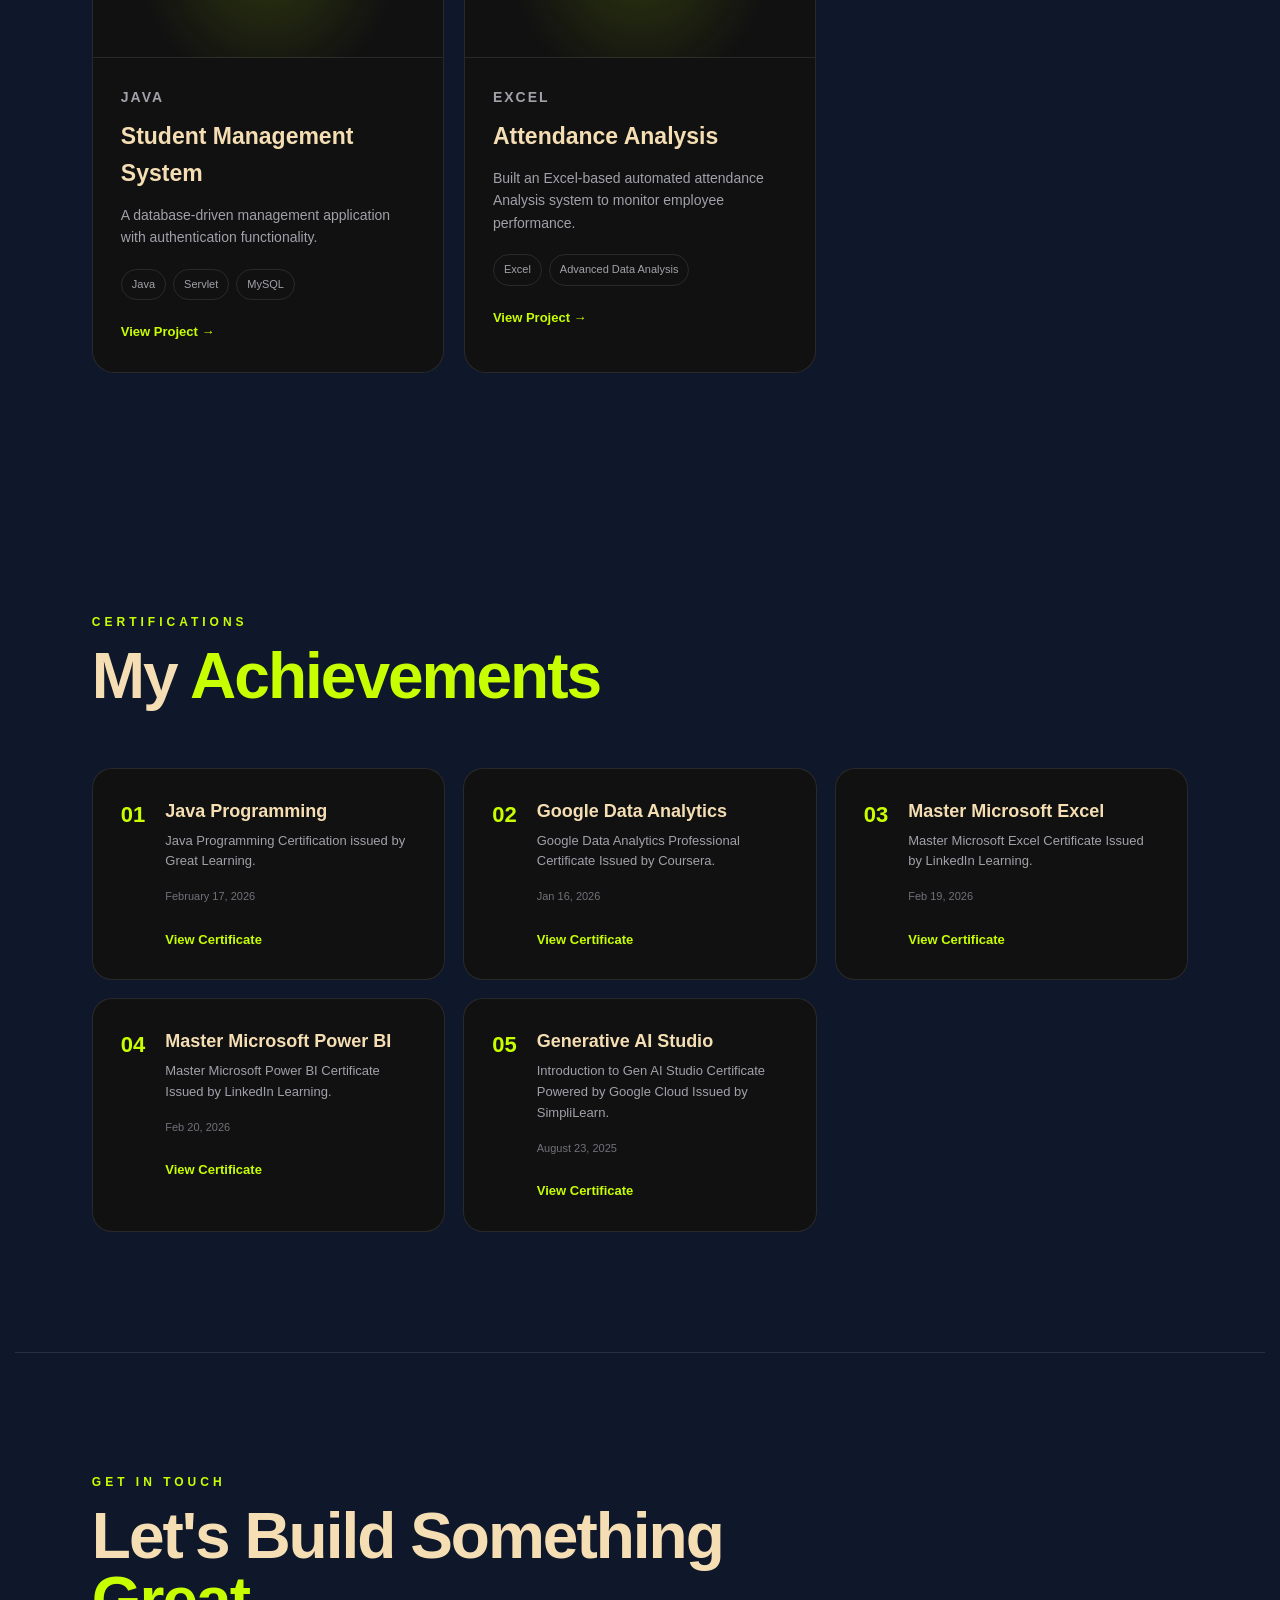
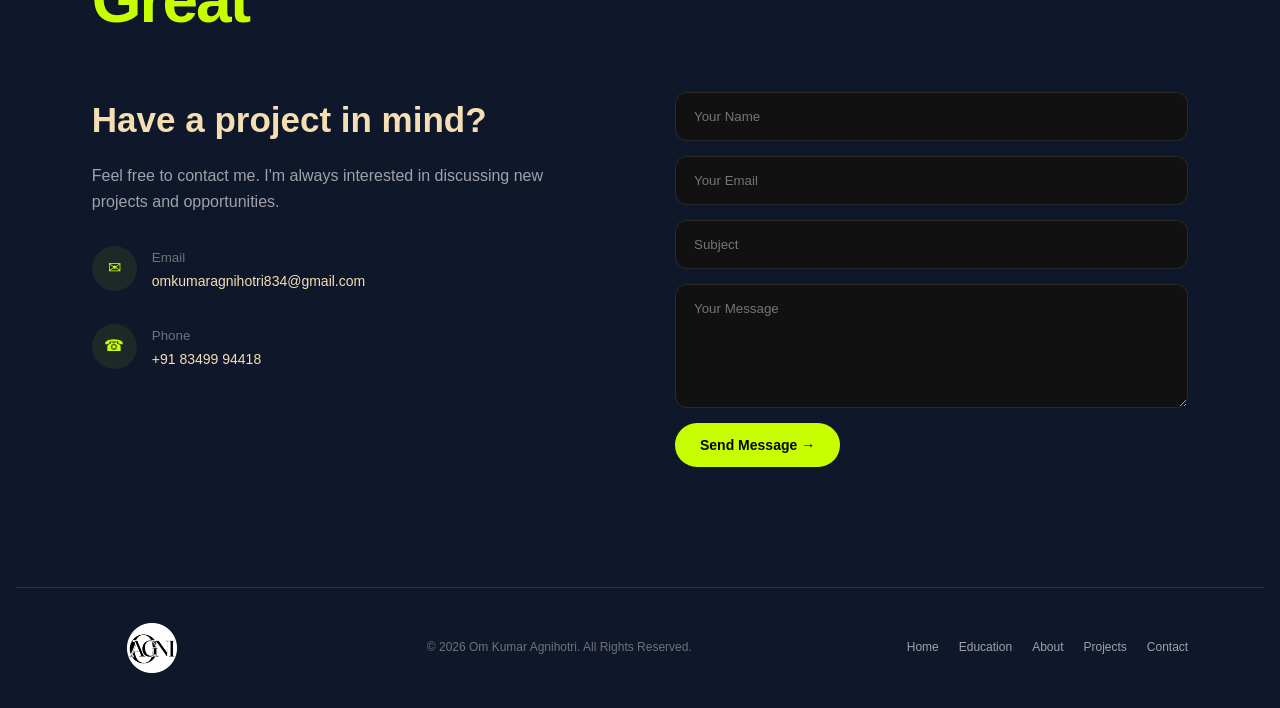
==== commit 07981775: "Updated project" ====
--- a/index.html
+++ b/index.html
@@ -10,7 +10,7 @@
 
     <title>Om Kumar Agnihotri | Software Engineer</title>
 
-    <link rel="stylesheet" href="/css/index.css">
+    <link rel="stylesheet" href="css/index.css">
 
 </head>
 
@@ -23,7 +23,7 @@
 <header class="navbar">
 
     <a href="#home" class="logo">
-        <img src="/images/logo.png" alt="AGNI">
+        <img src="images/logo.png" alt="AGNI">
     </a>
 
 
@@ -86,7 +86,7 @@
 
 
         <h2>
-            SOFTWARE <span>ENGINEER</span>
+            COMPUTER SCIENCE <span>ENGINEER</span>
         </h2>
 
 
@@ -94,7 +94,7 @@
 
             I build responsive and user-friendly
             web applications using Java, JSP, HTML, CSS, JavaScript 
-            and MySQL technologies.
+            and MySQL. I also analyze data using Excel, SQL, and Power BI.
 
         </p>
 
@@ -116,7 +116,7 @@
 
             </a>
 
-            <a href="/images/Resume.OmKumarAgnihotri.pdf" class="btn primary-btn">
+            <a href="images/AGNIHOTRiOM.pdf" class="btn primary-btn">
 
                 Download Resume
 
@@ -129,16 +129,16 @@
         <div class="social-links">
 
             <a href="https://github.com/omagnihotri78" title="GitHub">
-                <img src="/images/git1.png" alt="GitHub">
+                <img src="images/git1.png" alt="GitHub">
             </a>
 
             <a href="https://www.linkedin.com/in/om-kumar-agnihotri-b7348a3b1" title="LinkedIn">
-                <img src="/images/in1.png" alt="LinkedIn">
+                <img src="images/in1.png" alt="LinkedIn">
 
             </a>
 
             <a href="https://www.instagram.com/agniom234?stkn=MW96NjRpbTRnZDlxZA==" title="Instagram">
-                <img src="/images/insta1.png" alt="Instagram">
+                <img src="images/insta1.png" alt="Instagram">
 
             </a>
 
@@ -154,7 +154,7 @@
 
         <div class="image-ring">
 
-            <img src="/images/aiLogo.png"
+            <img src="images/aiLogo.png"
                  alt="Om Kumar Agnihotri">
 
         </div>
@@ -172,6 +172,18 @@
 
         <div class="floating-card card-three">
             JS
+        </div>
+
+        <div class="floating-card card-four">
+            SQL
+        </div>
+
+        <div class="floating-card card-five">
+            Excel
+        </div>
+
+        <div class="floating-card card-six">
+            Power BI
         </div>
 
     </div>
@@ -204,7 +216,7 @@
                     Jawaharlal Nehru College of Technology, Rewa, Madhya Pradesh (Affiliated to RGPV Bhopal)
                 </p>
                 <p class="education-description">
-                    Focused on software development, programming,
+                    Focused on software development, Data Analysis,
                     databases, and web technologies.
                 </p>
             </div>
@@ -244,7 +256,7 @@
         <h2>
 
             Turning Ideas Into
-            <span>Digital Experiences</span>
+            <span>Digital Solutions</span>
 
         </h2>
 
@@ -259,25 +271,32 @@
 
             <p>
 
-                I am a .
-
-            </p>
-
-
-            <p>
-
-                I enjoy working with Java, JSP, Servlets,
-                HTML, CSS, JavaScript and databases to
-                create complete web applications.
-
-            </p>
-
-
-            <p>
-
-                My goal is to continuously improve my
-                development skills and build applications
-                that solve real-world problems.
+                I am a Computer Science Engineering graduate
+                and an aspiring Software Developer & Data
+                Analyst with a strong interest in building
+                practical and user-focused technology solutions.
+
+            </p>
+
+
+            <p>
+
+                I work with Java, JSP, Servlets,
+                HTML, CSS, JavaScript, MySQL, SQL,
+                Excel, and Power BI to develope Web
+                applications and transform data into
+                meaningful insights.
+
+            </p>
+
+
+            <p>
+
+                I am continuously improving my technical
+                and analytical skills through projrcts and
+                hand-on learning, with a focus on
+                creating efficient solutions to real-world
+                problems.
 
             </p>
 
@@ -290,7 +309,7 @@
 
             <div class="stat-card">
 
-                <h3>2+</h3>
+                <h3>8+</h3>
 
                 <p>Projects</p>
 
@@ -392,13 +411,13 @@
         <div class="skill-card">
 
             <div class="skill-icon">
-                JS
-            </div>
-
-            <h3>JavaScript</h3>
-
-            <p>
-                Interactive and dynamic web
+                BI
+            </div>
+
+            <h3>Power BI</h3>
+
+            <p>
+                Interactive dashboards dynamic data
                 experiences.
             </p>
 
@@ -451,6 +470,46 @@
         </div>
 
 
+        <div class="skill-card">
+
+            <div class="skill-icon">
+                SQL
+            </div>
+
+            <h3>SQL</h3>
+
+            <p>
+                Storing, manipulating and
+                retrieving data in databases.
+            </p>
+
+            <div class="skill-bar">
+                <span style="width:50%"></span>
+            </div>
+
+        </div>
+
+
+        <div class="skill-card">
+
+            <div class="skill-icon">
+                X
+            </div>
+
+            <h3>Excel</h3>
+
+            <p>
+                Organizes, calculates, analyzes,
+                and visualizes data.
+            </p>
+
+            <div class="skill-bar">
+                <span style="width:50%"></span>
+            </div>
+
+        </div>
+
+
 
         <div class="skill-card">
 
@@ -467,6 +526,66 @@
 
             <div class="skill-bar">
                 <span style="width:40%"></span>
+            </div>
+
+        </div>
+
+
+        <div class="skill-card">
+
+            <div class="skill-icon">
+                VS
+            </div>
+
+            <h3>Visual Studio Code</h3>
+
+            <p>
+                Professional front-end developement
+                tool use to build user interfaces.
+            </p>
+
+            <div class="skill-bar">
+                <span style="width:50%"></span>
+            </div>
+
+        </div>
+
+
+        <div class="skill-card">
+
+            <div class="skill-icon">
+                IDE
+            </div>
+
+            <h3>Eclipse & Spring Tools IDE</h3>
+
+            <p>
+                Essential tools for writing debugging,
+                and managing code.
+            </p>
+
+            <div class="skill-bar">
+                <span style="width:50%"></span>
+            </div>
+
+        </div>
+
+
+        <div class="skill-card">
+
+            <div class="skill-icon">
+                C
+            </div>
+
+            <h3>Canva</h3>
+
+            <p>
+                Online visual and designing tool
+                to create creative designs.
+            </p>
+
+            <div class="skill-bar">
+                <span style="width:50%"></span>
             </div>
 
         </div>
@@ -521,8 +640,7 @@
                 <p>
 
                     A web platform connecting customers
-                    with service providers using Java,
-                    HTML, CSS, JavaScript and MySQL.
+                    with nearby service providers.
 
                 </p>
 
@@ -607,6 +725,51 @@
             <div class="project-content">
 
                 <p class="project-category">
+                    X & BI
+                </p>
+
+                <h3>
+                     Sales Performance Dashboard
+                </h3>
+
+                <p>
+
+                    Developed an interactive sales Performance
+                    analytics dashboard using Excel and Power BI.
+
+                </p>
+
+
+                <div class="project-tech">
+
+                    <span>Excel</span>
+                    <span>Power BI</span>
+
+                </div>
+
+
+                <a href="#"
+                   class="project-link">
+
+                    View Project →
+
+                </a>
+
+            </div>
+
+        </div>
+
+
+
+        <div class="project-card">
+
+            <div class="project-image">
+                <span>04</span>
+            </div>
+
+            <div class="project-content">
+
+                <p class="project-category">
                     JAVA
                 </p>
 
@@ -644,6 +807,50 @@
         </div>
 
 
+        <div class="project-card">
+
+            <div class="project-image">
+                <span>05</span>
+            </div>
+
+            <div class="project-content">
+
+                <p class="project-category">
+                    EXCEL
+                </p>
+
+                <h3>
+                     Attendance Analysis
+                </h3>
+
+                <p>
+
+                    Built an Excel-based automated attendance Analysis
+                    system to monitor employee performance.
+
+                </p>
+
+
+                <div class="project-tech">
+
+                    <span>Excel</span>
+                    <span>Advanced Data Analysis</span>
+
+                </div>
+
+
+                <a href="#"
+                   class="project-link">
+
+                    View Project →
+
+                </a>
+
+            </div>
+
+        </div>
+
+
     </div>
 
 </section>
@@ -687,12 +894,15 @@
                 </h3>
 
                 <p>
-                    Java Development Certification
+                    Java Programming Certification
+                    issued by Great Learning.
                 </p>
 
                 <span>
-                    2026
+                    February 17, 2026
                 </span>
+                <br>
+                <a href="c:\Users\royal\Downloads\U226286023201.pdf" target="_blank" class="project-link">View Certificate</a>
 
             </div>
 
@@ -709,16 +919,19 @@
             <div>
 
                 <h3>
-                    Web Development
+                    Google Data Analytics
                 </h3>
 
                 <p>
-                    Full Stack Web Development
+                    Google Data Analytics Professional Certificate
+                    Issued by Coursera.
                 </p>
 
                 <span>
-                    2026
+                    Jan 16, 2026
                 </span>
+                 <br>
+                <a href="c:\Users\royal\Downloads\U226286023201.pdf" target="_blank" class="project-link">View Certificate</a>
 
             </div>
 
@@ -735,16 +948,73 @@
             <div>
 
                 <h3>
-                    Database Management
+                    Master Microsoft Excel
                 </h3>
 
                 <p>
-                    SQL & Database Fundamentals
+                    Master Microsoft Excel Certificate
+                    Issued by LinkedIn Learning.
                 </p>
 
                 <span>
-                    2026
+                    Feb 19, 2026
                 </span>
+                 <br>
+                <a href="c:\Users\royal\Downloads\U226286023201.pdf" target="_blank" class="project-link">View Certificate</a>
+
+            </div>
+
+        </div>
+
+        <div class="cert-card">
+
+            <div class="cert-number">
+                04
+            </div>
+
+            <div>
+
+                <h3>
+                    Master Microsoft Power BI
+                </h3>
+
+                <p>
+                    Master Microsoft Power BI Certificate
+                    Issued by LinkedIn Learning.
+                </p>
+
+                <span>
+                    Feb 20, 2026
+                </span>
+                 <br>
+                <a href="c:\Users\royal\Downloads\U226286023201.pdf" target="_blank" class="project-link">View Certificate</a>
+
+            </div>
+
+        </div>
+
+        <div class="cert-card">
+
+            <div class="cert-number">
+                05
+            </div>
+
+            <div>
+
+                <h3>
+                    Generative AI Studio
+                </h3>
+
+                <p>
+                    Introduction to Gen AI Studio Certificate Powered by Google Cloud
+                    Issued by SimpliLearn.
+                </p>
+
+                <span>
+                    August 23, 2025
+                </span>
+                 <br>
+                <a href="c:\Users\royal\Downloads\U226286023201.pdf" target="_blank" class="project-link">View Certificate</a>
 
             </div>
 
@@ -880,7 +1150,7 @@
 <footer>
 
     <div class="footer-logo">
-            <img src="/images/logo.png" alt="AGNI">
+            <img src="images/logo.png" alt="AGNI">
     </div>
 
 
@@ -917,7 +1187,7 @@
 
 
 
-<script src="../js/index.js"></script>
+<script src="js/index.js"></script>
 
 </body>
 
--- a/css/index.css
+++ b/css/index.css
@@ -386,7 +386,7 @@
 
 .card-one {
     top: 60px;
-    right: 5px;
+    left: 5px;
 
     color: #ff9f00;
 }
@@ -399,8 +399,29 @@
 }
 
 .card-three {
-    top: 200px;
-    right: -15px;
+    top: 120px;
+    left: -15px;
+
+    color: var(--accent)\;
+}
+
+.card-four {
+    top: 60px;
+    right: 0px;
+
+    color: wheat;
+}
+
+.card-five {
+    top: 160px;
+    right: -30px;
+
+    color: green;
+}
+
+.card-six {
+    top: 300px;
+    right: -50px;
 
     color: var(--accent);
 }
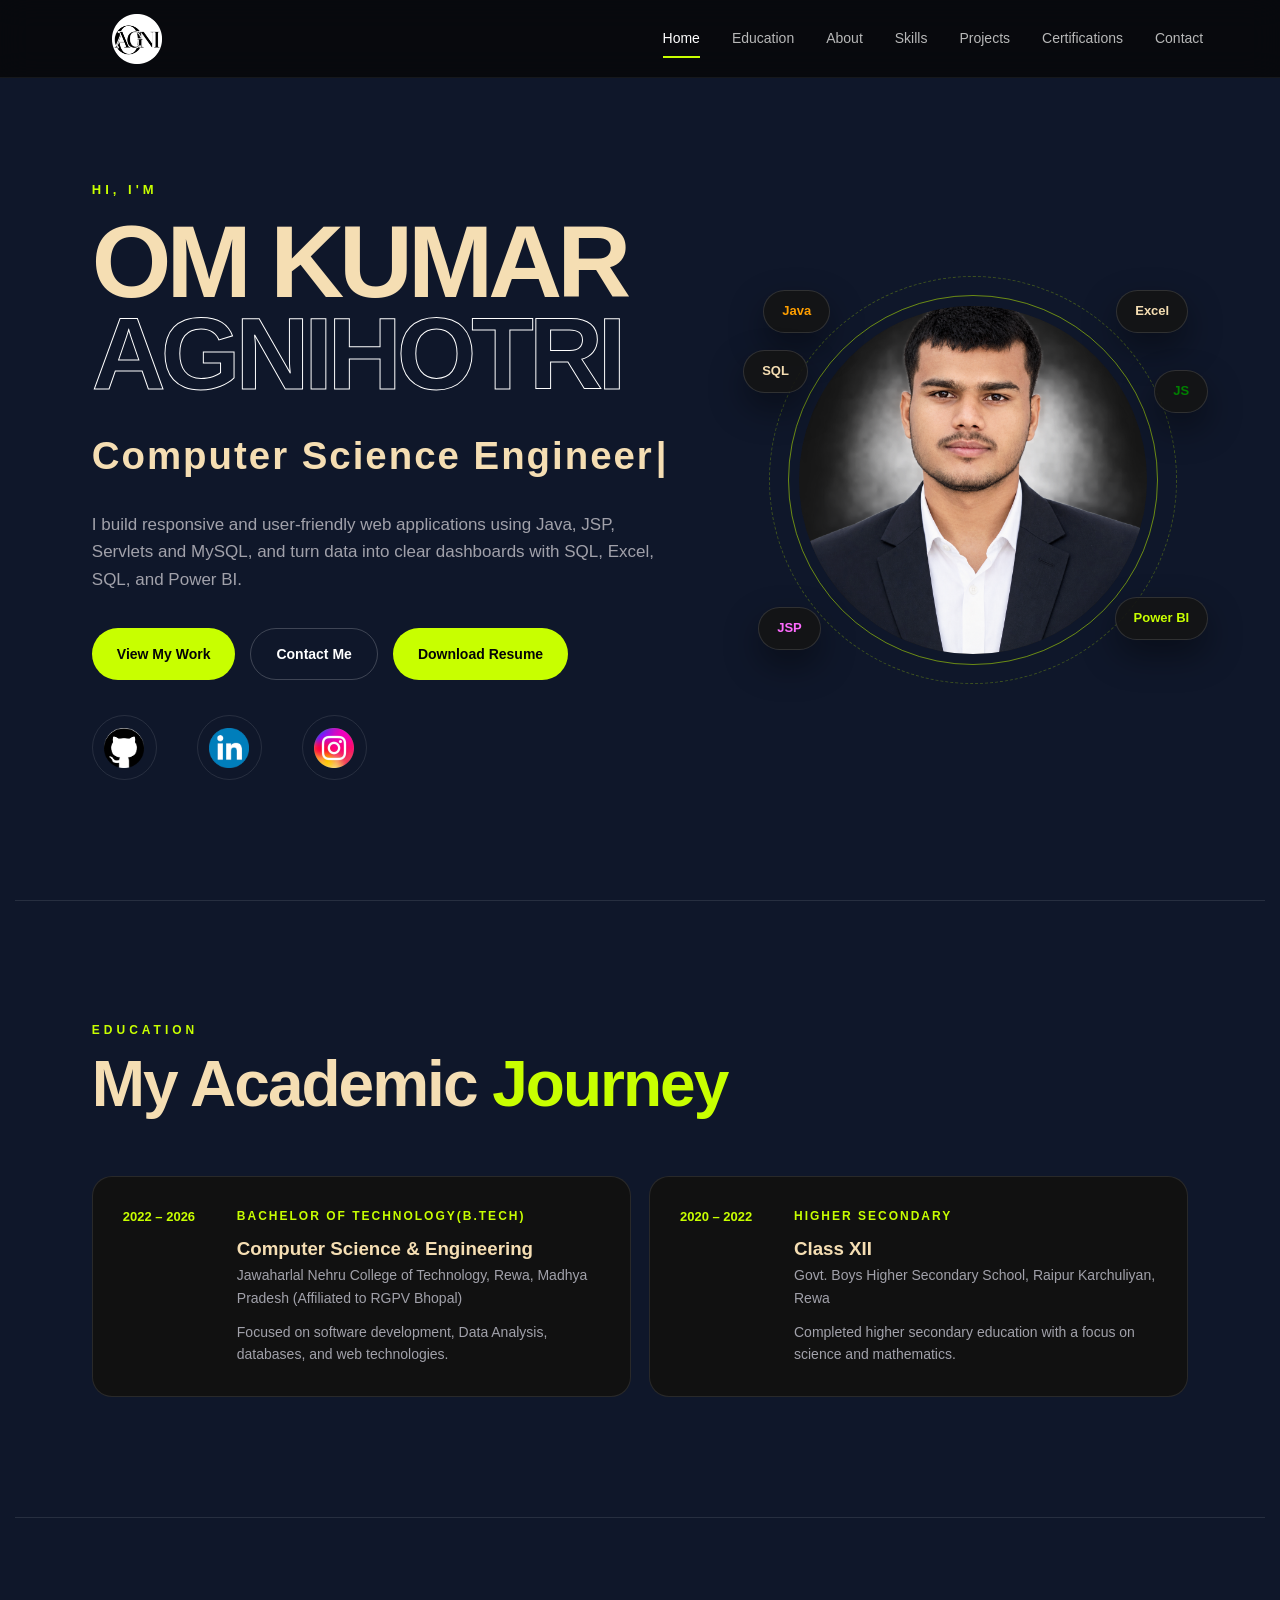
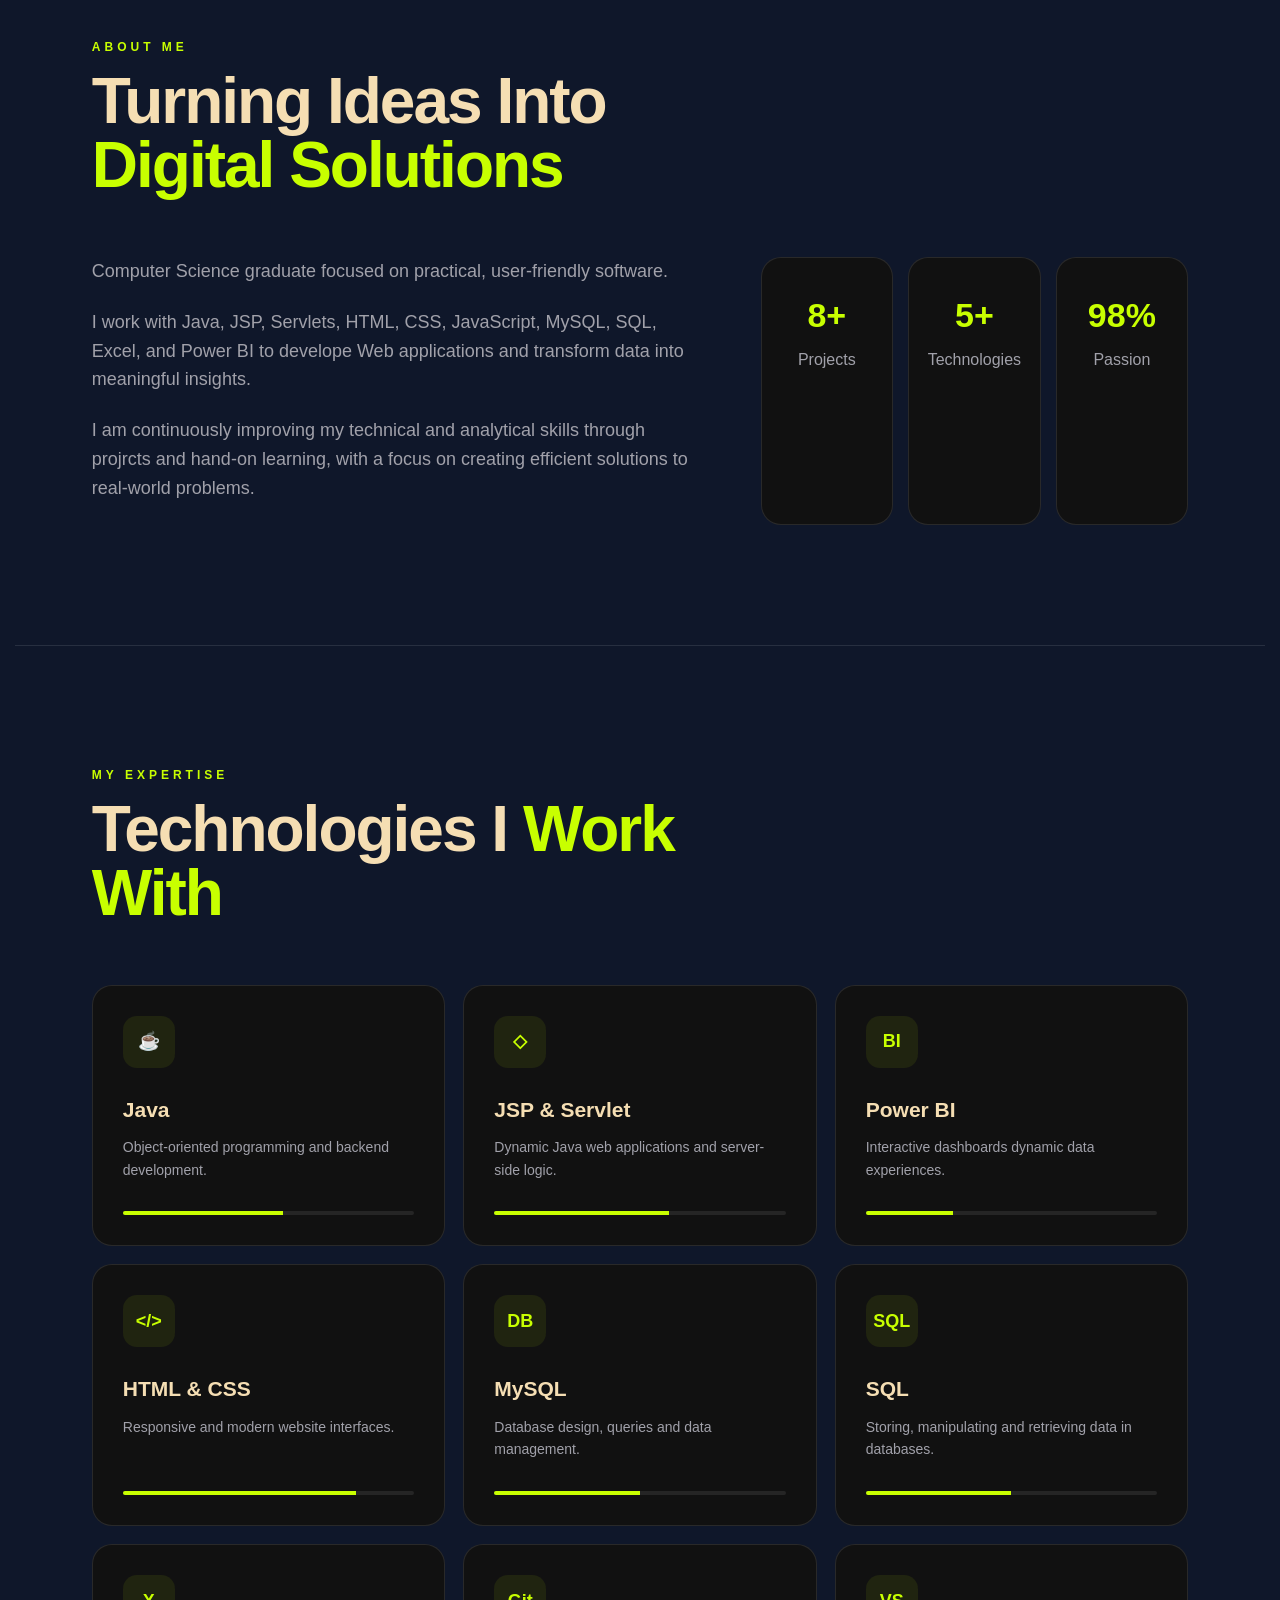
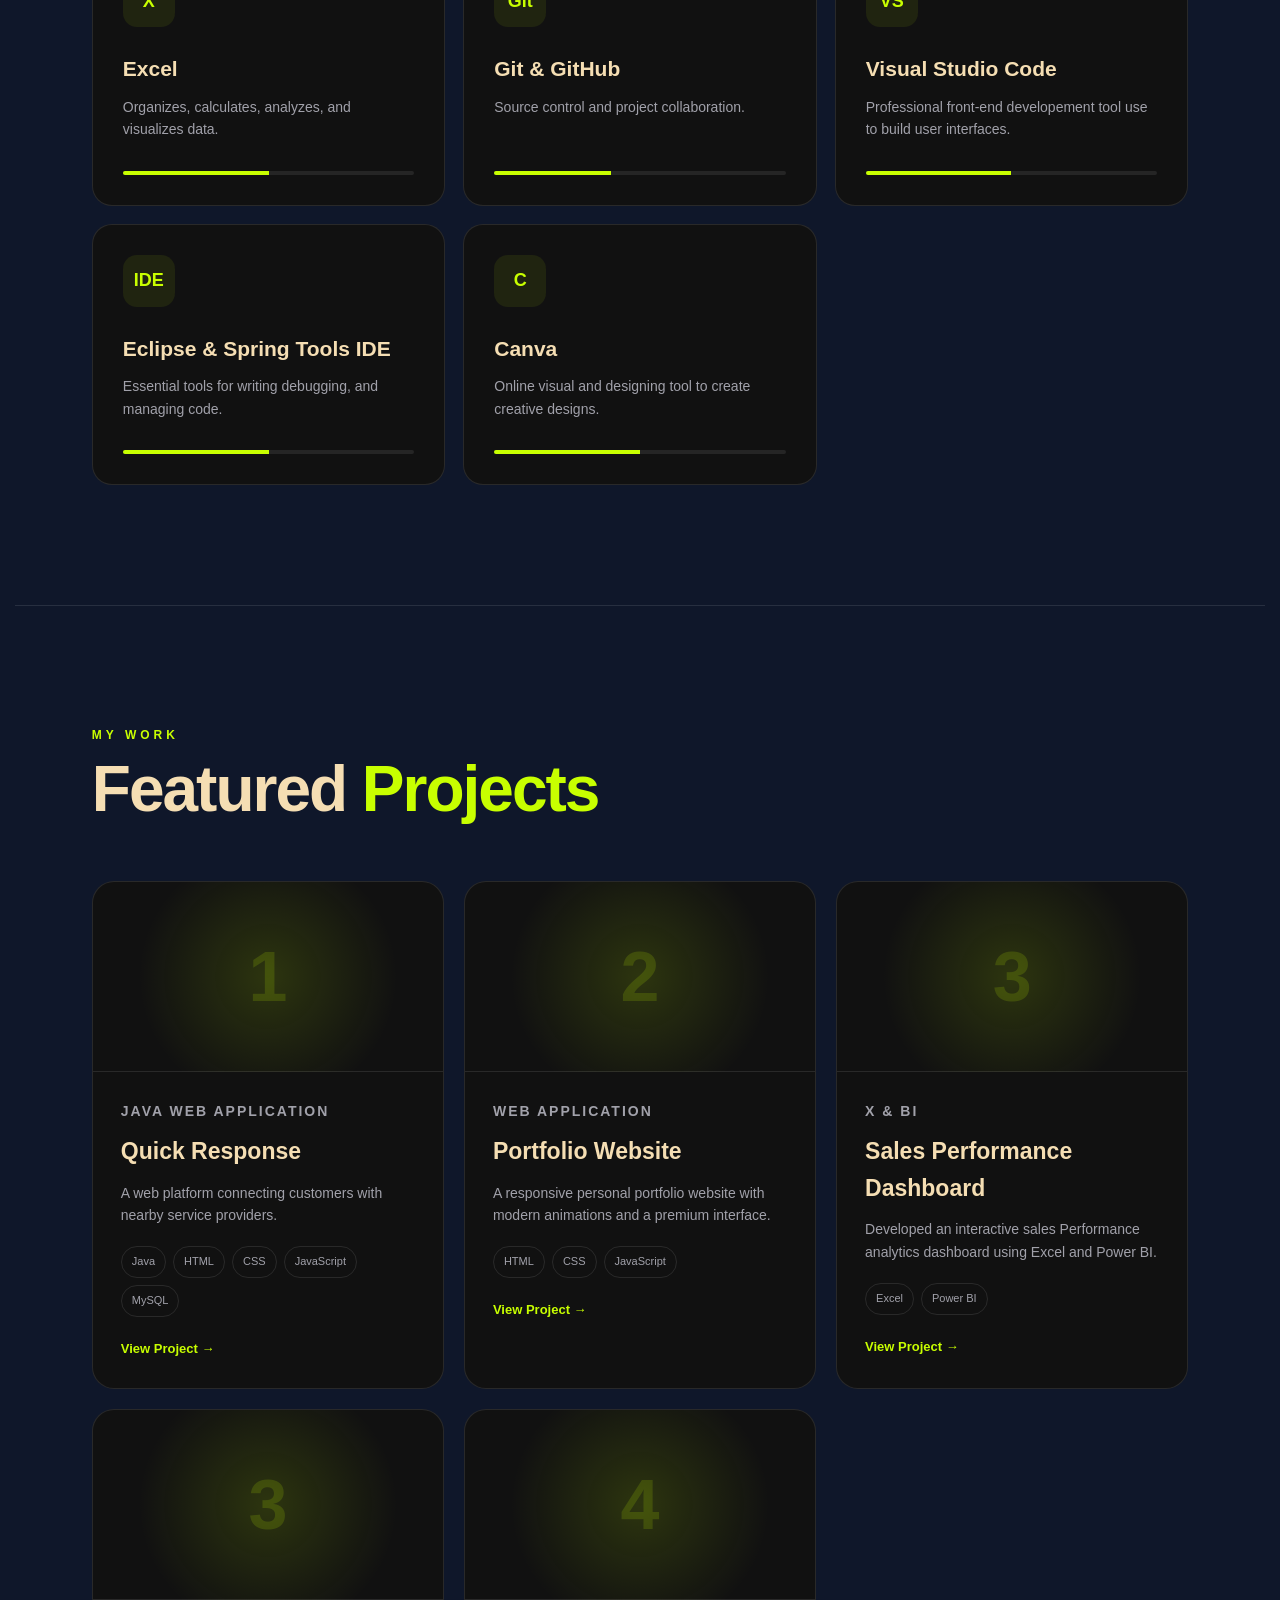
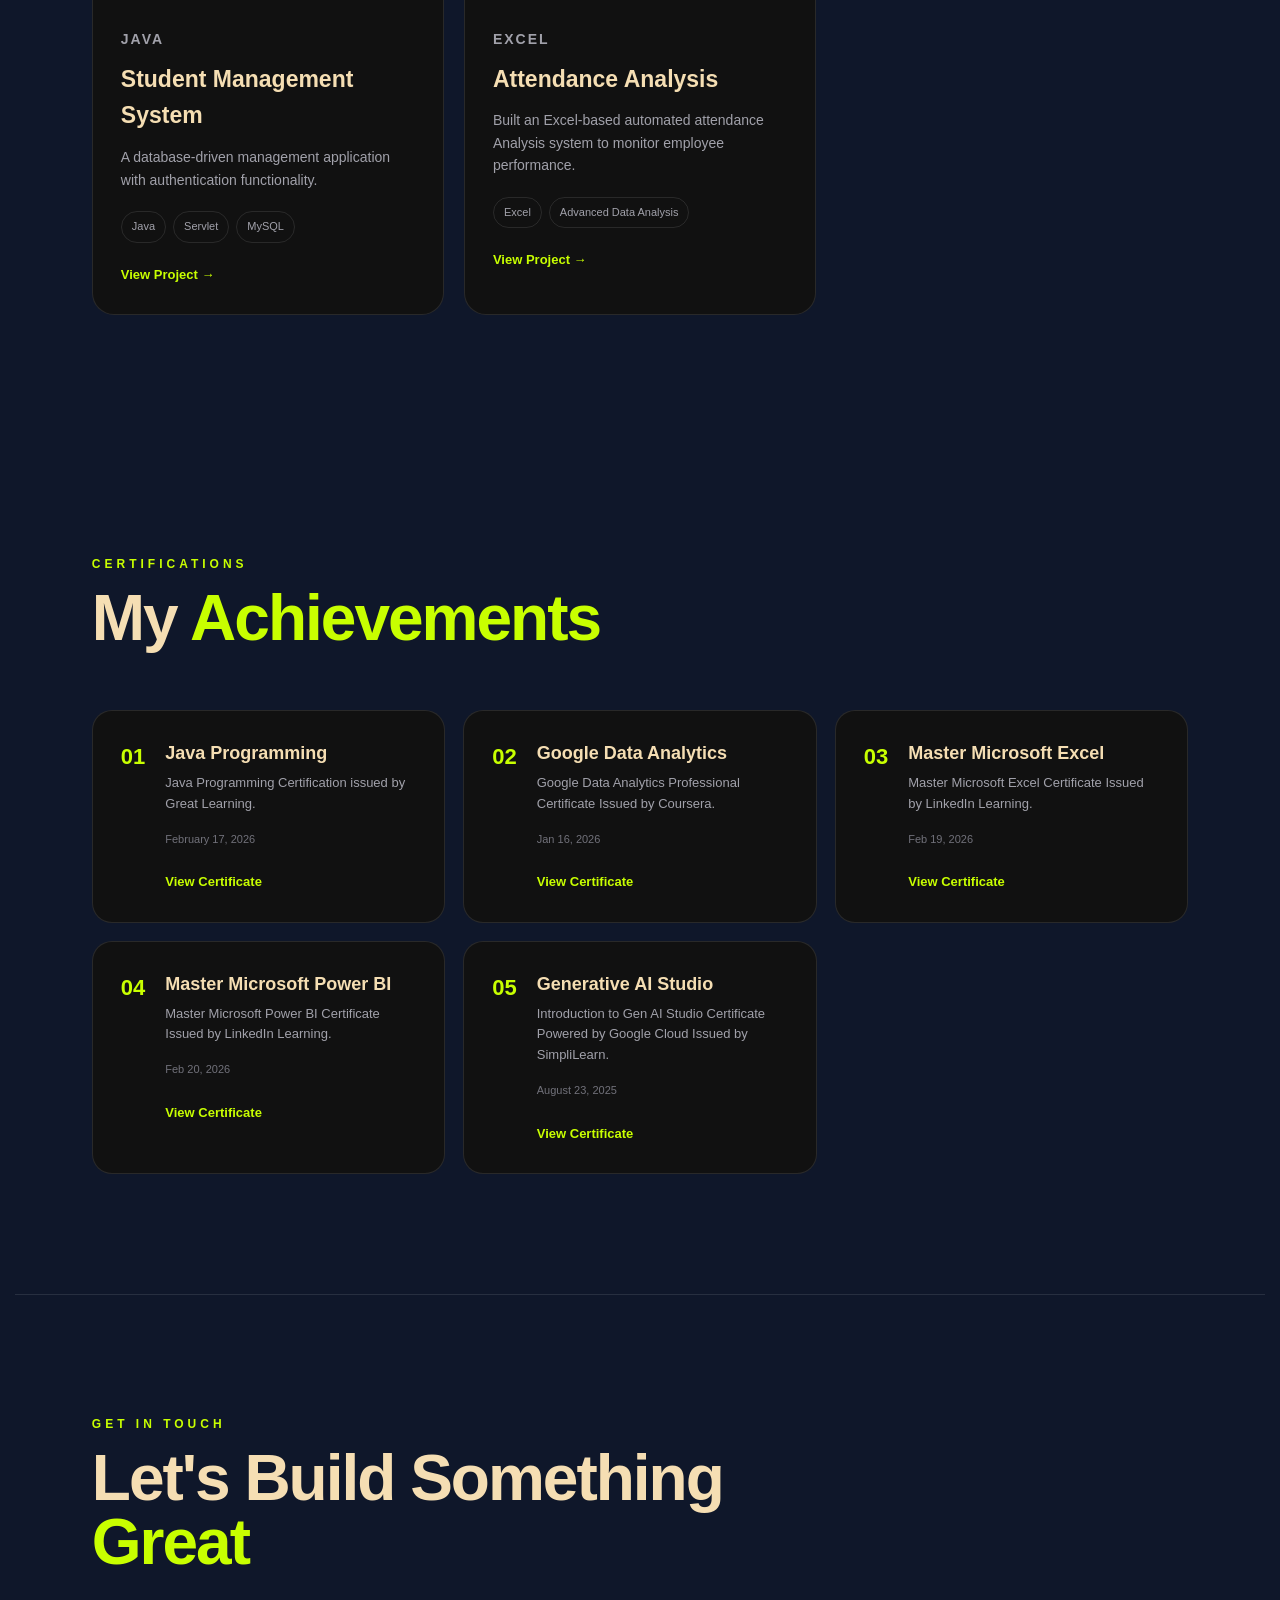
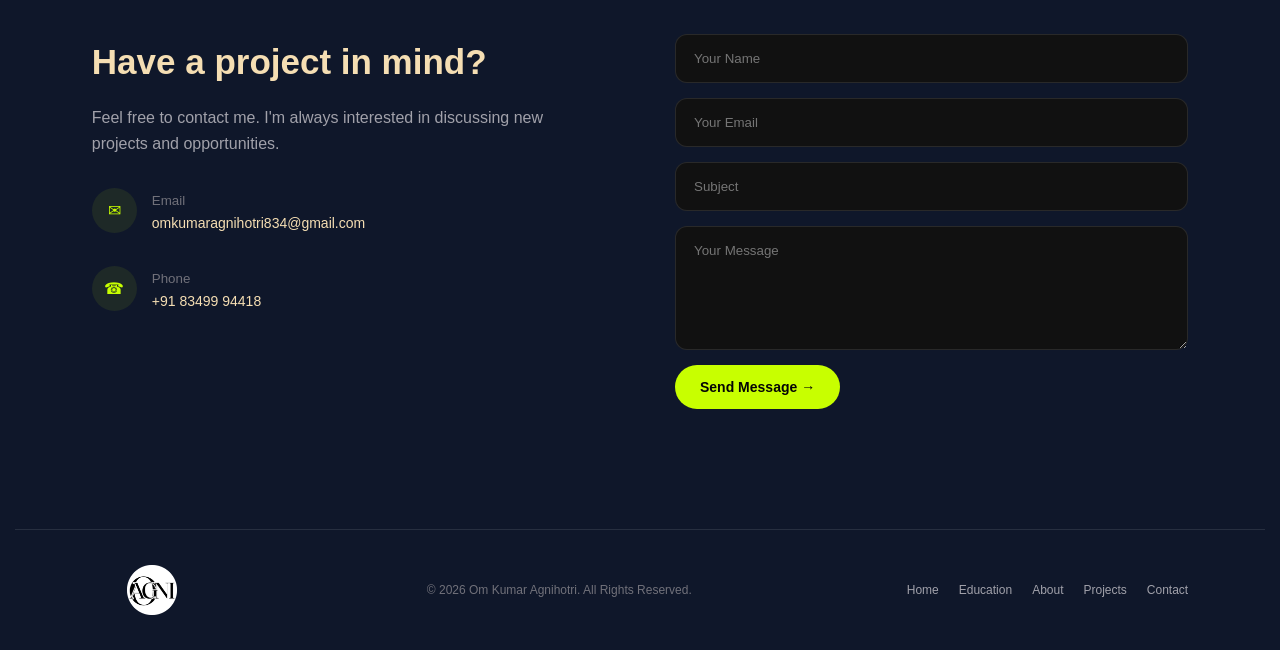
==== commit 5cab15fb: "Updated project" ====
--- a/index.html
+++ b/index.html
@@ -8,10 +8,9 @@
     <meta name="viewport"
           content="width=device-width, initial-scale=1.0">
 
-    <title>Om Kumar Agnihotri | Software Engineer</title>
+    <title>Om Kumar Agnihotri</title>
 
     <link rel="stylesheet" href="css/index.css">
-
 </head>
 
 
@@ -76,7 +75,7 @@
     <div class="hero-content">
 
         <p class="small-title">
-            HELLO, I'M
+            HI, I'M
         </p>
 
 
@@ -85,16 +84,17 @@
         </h1>
 
 
-        <h2>
-            COMPUTER SCIENCE <span>ENGINEER</span>
+        <h2 class="swap" id="swap">
+            Computer Science Engineer
         </h2>
 
 
         <p class="hero-description">
 
             I build responsive and user-friendly
-            web applications using Java, JSP, HTML, CSS, JavaScript 
-            and MySQL. I also analyze data using Excel, SQL, and Power BI.
+            web applications using Java, JSP, Servlets 
+            and MySQL, and turn data into clear dashboards 
+            with SQL, Excel, SQL, and Power BI.
 
         </p>
 
@@ -171,15 +171,15 @@
 
 
         <div class="floating-card card-three">
+            SQL
+        </div>
+
+        <div class="floating-card card-four">
+            Excel
+        </div>
+
+        <div class="floating-card card-five">
             JS
-        </div>
-
-        <div class="floating-card card-four">
-            SQL
-        </div>
-
-        <div class="floating-card card-five">
-            Excel
         </div>
 
         <div class="floating-card card-six">
@@ -271,10 +271,8 @@
 
             <p>
 
-                I am a Computer Science Engineering graduate
-                and an aspiring Software Developer & Data
-                Analyst with a strong interest in building
-                practical and user-focused technology solutions.
+                Computer Science graduate focused on practical, 
+                user-friendly software.
 
             </p>
 
@@ -656,7 +654,7 @@
                 </div>
 
 
-                <a href="#"
+                <a href="html/quickResponse.html"
                    class="project-link">
 
                     View Project →
@@ -703,7 +701,7 @@
                 </div>
 
 
-                <a href="#"
+                <a href="html/portfolioWebsite.html"
                    class="project-link">
 
                     View Project →
@@ -748,7 +746,7 @@
                 </div>
 
 
-                <a href="#"
+                <a href="/html/salesPerformance.html"
                    class="project-link">
 
                     View Project →
@@ -1110,21 +1108,25 @@
 
 
             <input type="text"
+                   id="name"
                    placeholder="Your Name"
                    required>
 
 
             <input type="email"
+                   id="email"
                    placeholder="Your Email"
                    required>
 
 
             <input type="text"
+                   id="subject"
                    placeholder="Subject"
                    required>
 
 
             <textarea rows="6"
+                      id="message"
                       placeholder="Your Message"
                       required></textarea>
 
@@ -1186,9 +1188,8 @@
 </footer>
 
 
-
 <script src="js/index.js"></script>
-
+<script src="js/animations.js"></script>
 </body>
 
 </html>
--- a/css/index.css
+++ b/css/index.css
@@ -31,7 +31,6 @@
     font-family: inherit;
 }
 
-
 /* =========================================================
    VARIABLES
 ========================================================= */
@@ -413,15 +412,15 @@
 }
 
 .card-five {
-    top: 160px;
-    right: -30px;
+    top: 140px;
+    right: -20px;
 
     color: green;
 }
 
 .card-six {
-    top: 300px;
-    right: -50px;
+    bottom: 90px;
+    right: -20px;
 
     color: var(--accent);
 }
